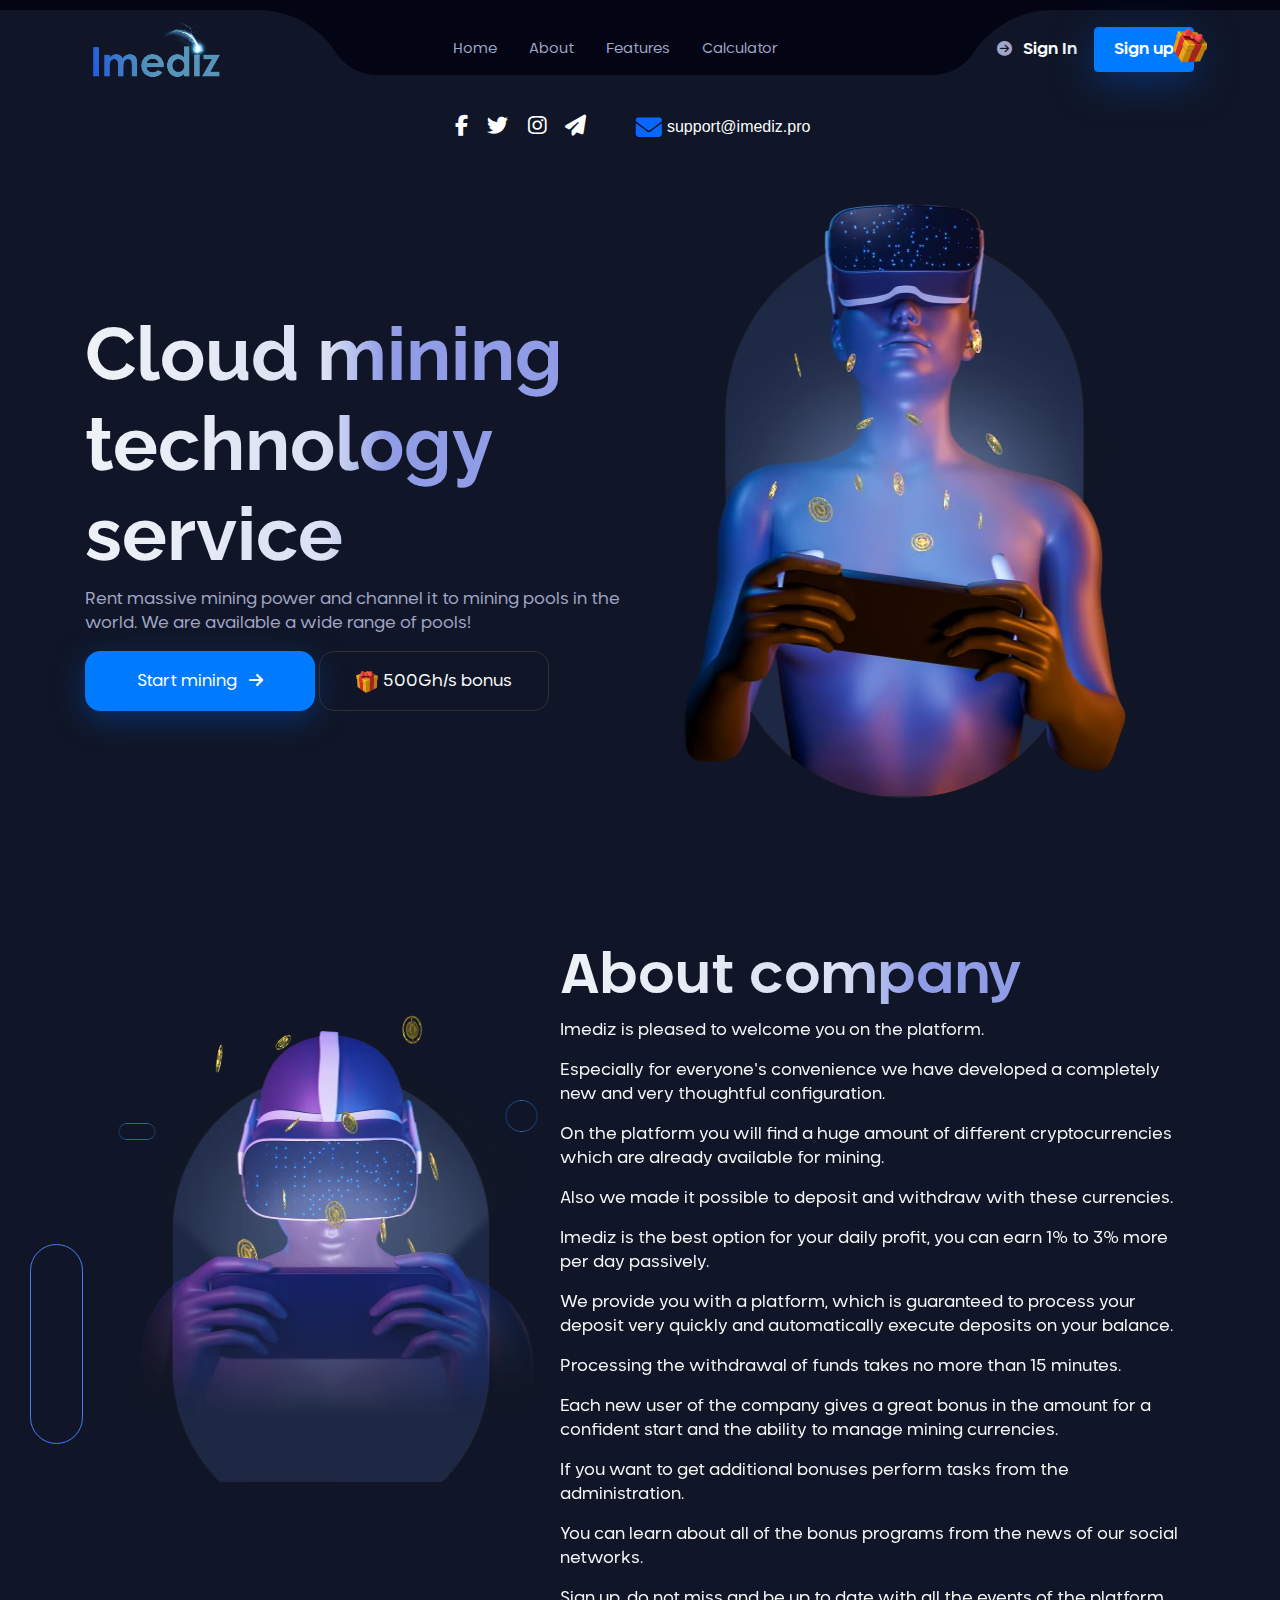
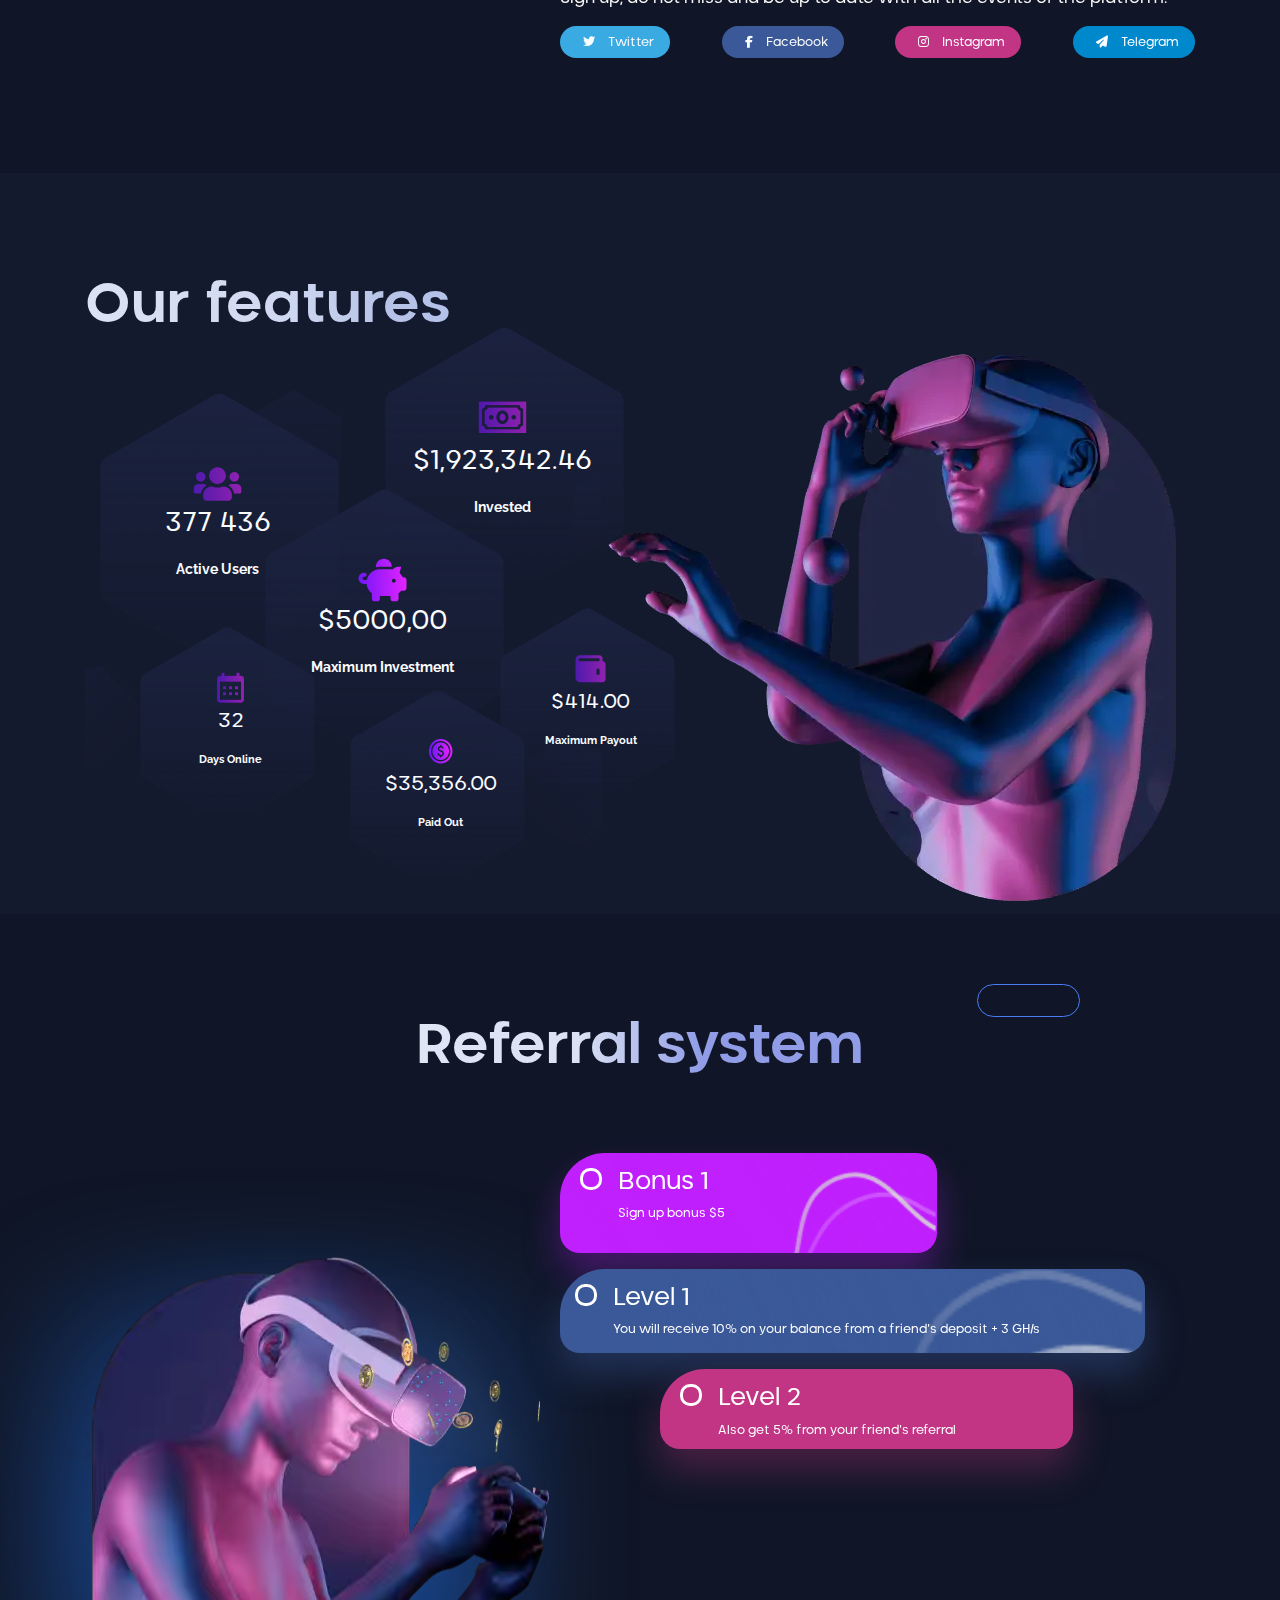
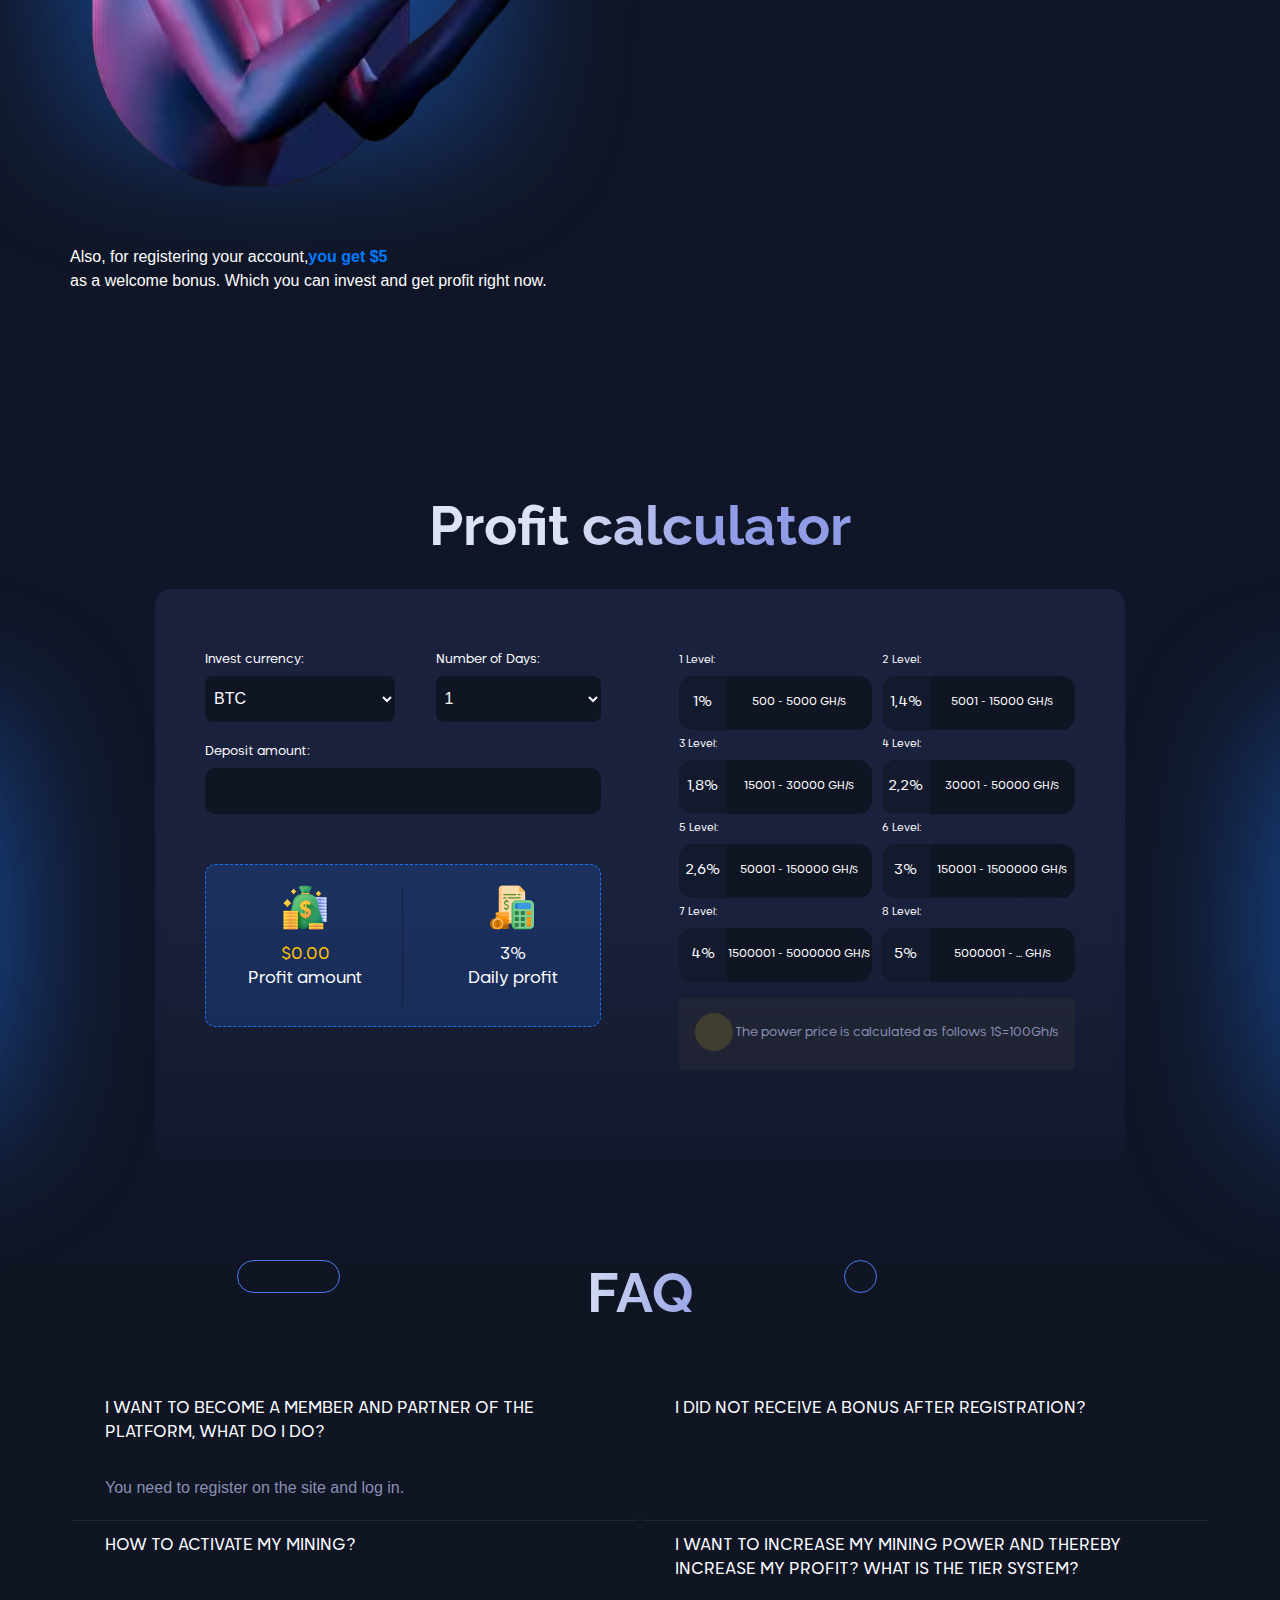
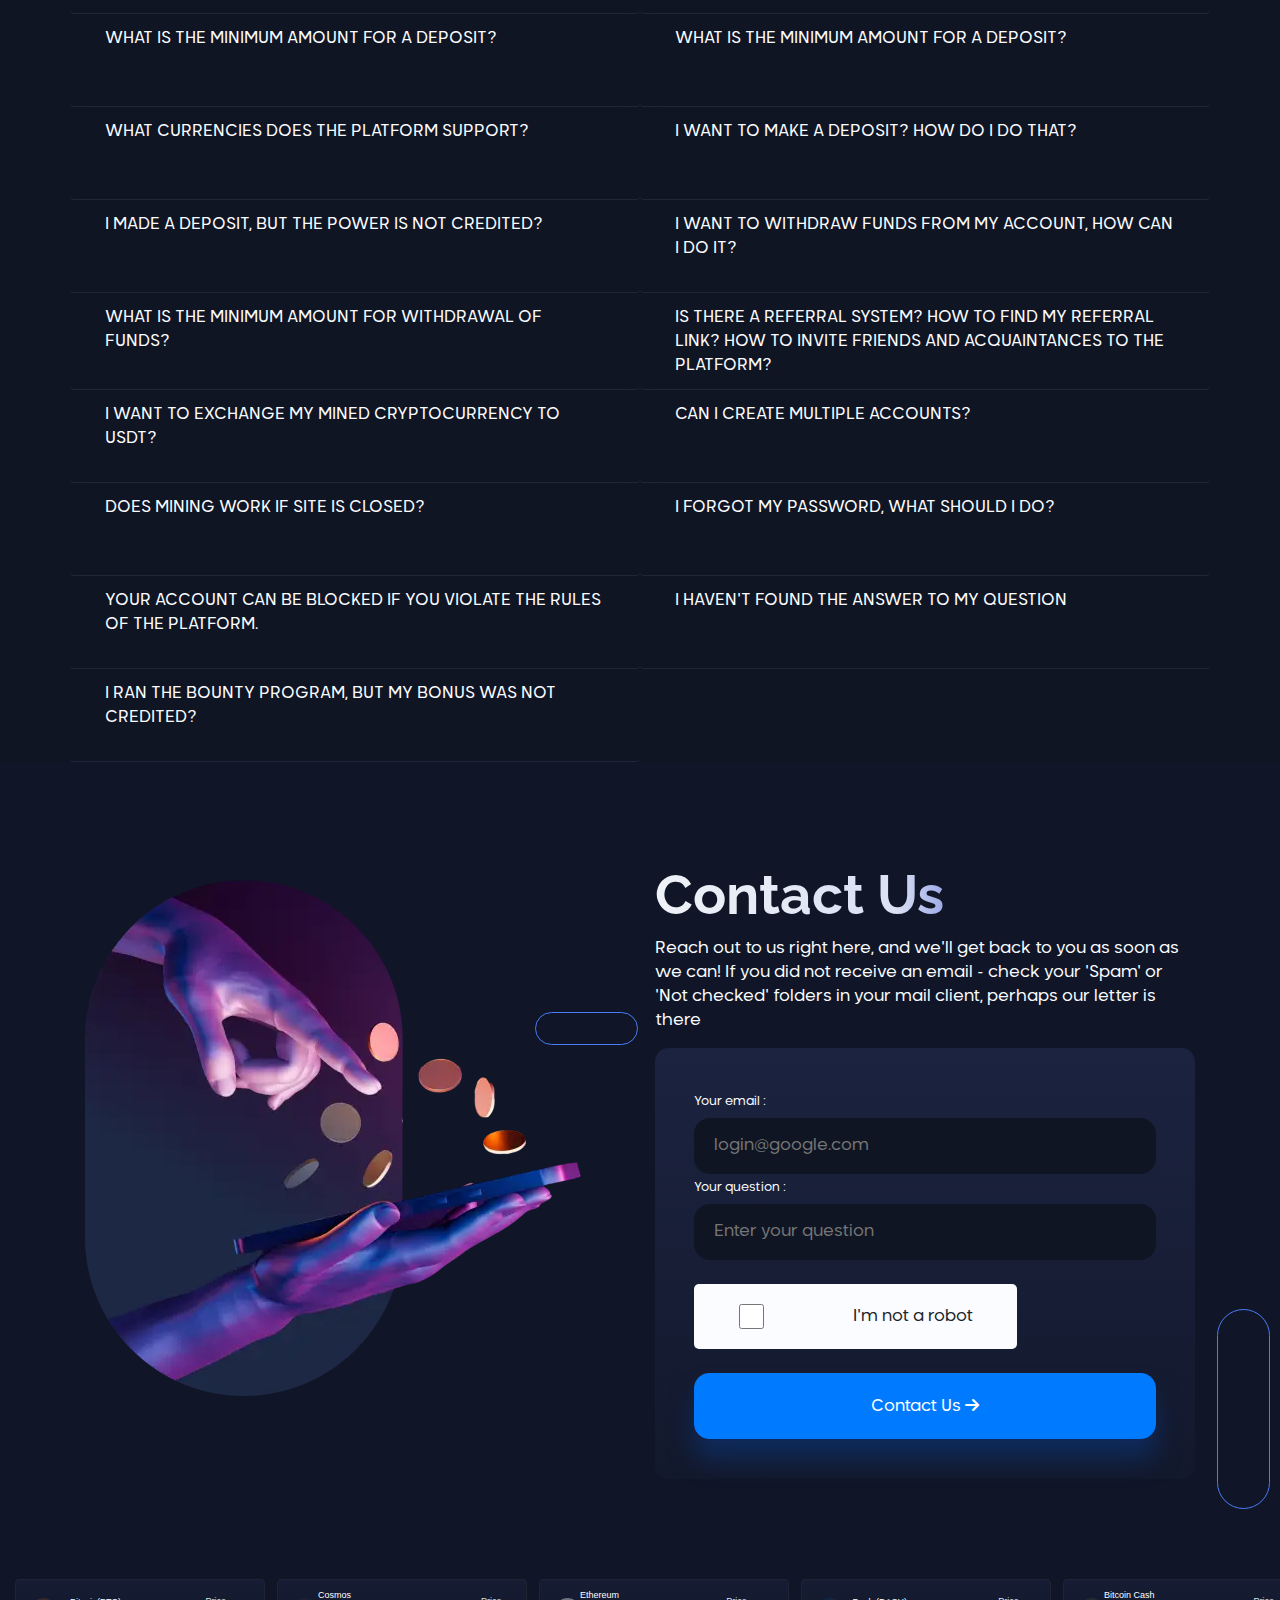
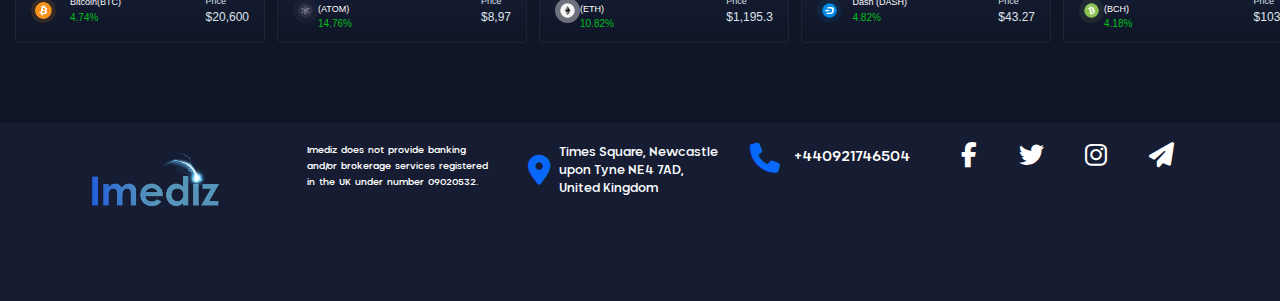
==== index.html @ 7b4a7c29 "first commit" ====
<!DOCTYPE html>
<html lang="en">
<head>
    <meta charset="UTF-8">
    <meta http-equiv="X-UA-Compatible" content="IE=edge">
    <meta name="viewport" content="width=device-width, initial-scale=1.0">
    <title>imediz.pro</title>
    <link rel="stylesheet" href="https://cdnjs.cloudflare.com/ajax/libs/font-awesome/6.1.1/css/all.min.css">
    <link rel="stylesheet" href="../Bootstrap/bootstrap.css">
    <link rel="stylesheet" href="./css/style.css">
    <link rel="stylesheet" href="https://cdn.jsdelivr.net/npm/bootstrap@4.6.1/dist/css/bootstrap.min.css">
    <script src="https://cdn.jsdelivr.net/npm/jquery@3.6.0/dist/jquery.slim.min.js"></script>
    <script src="https://cdn.jsdelivr.net/npm/popper.js@1.16.1/dist/umd/popper.min.js"></script>
    <script src="https://cdn.jsdelivr.net/npm/bootstrap@4.6.1/dist/js/bootstrap.bundle.min.js"></script>
    <link rel="stylesheet" href="https://cdn.jsdelivr.net/npm/bootstrap@4.6.1/dist/css/bootstrap.min.css">


</head>
<body>
    <header class="container-fluid">
      <div class="header-img"></div>
        <nav class=" container navbar navbar-expand-lg navbar-dark justify-content-between">
            <a class="navbar-brand" href="#"><img class="header-logo" src="./image/imediz_logo.png" alt="imediz_logo"></a>
            <div class="navigation">
                <ul class="nav">
                    <li class="nav-item"><a class="nav-link" href="#">Home</a></li>
                    <li class="nav-item"><a class="nav-link" href="#about-section">About</a></li>
                    <li class="nav-item"><a class="nav-link" href="#features-section">Features</a></li>
                    <li class="nav-item"><a class="nav-link" href="#calculator-section">Calculator</a></li>
                </ul>
            </div>
            <div class="buttons">
                <button class="navbar-toggler" data-toggle="collapse" data-target="#collapsibleNavbar">
                  <span class="fa-solid fa-bars-staggered"></span>
                </button>
                <button class="btn btn-signIn"><i class="fa-solid fa-circle-arrow-right"></i> Sign In</button>
                <button class="btn btn-primary btn-signUp">Sign up</button>
            </div>
            <!-- <div class="collapse navbar-collapse" id="collapsibleNavbar">
              <a class="navbar-brand" href="#"><img class="header-logo" src="./image/imediz_logo.png" alt="imediz_logo"></a>
              <ul class="mobile-nav">
                <li class="nav-item"><a class="nav-link" href="#">Home</a></li>
                <li class="nav-item"><a class="nav-link" href="#about-section">About</a></li>
                <li class="nav-item"><a class="nav-link" href="#features-section">Features</a></li>
                <li class="nav-item"><a class="nav-link" href="#calculator-section">Calculator</a></li>
             </ul>
            </div> -->
        </nav>
        <div class="row social-media d-flex justify-content-center align-item-center w-100">
                <div class="socials  pt-3">
                    <a class="text-white" href="#"><i class="fa-brands fa-facebook-f"></i></a>
                    <a class="text-white" href="#"><i class="fa-brands fa-twitter"></i></a>
                    <a class="text-white" href="#"><i class="fa-brands fa-instagram"></i></a>
                    <a class="text-white" href="#"><i class="fa-solid fa-paper-plane"></i></a>                  
                </div>
                <div class="email pt-3 pb-3">
                    <a href="#"><i class="fa-solid fa-envelope"></i>support@imediz.pro</a>
                </div>
        </div>
    </header>
    <section class="section-head">
        <div class="container">
          <div class="row align-items-center d-flex flex-row-reverse justify-content-between">
            <div class="video col-lg">
                <video muted autoplay loop src="./video/imediz-video.webm"></video>
            </div>
            <div class="col-lg">
                <h1>Cloud mining technology service</h1>
                <p>Rent massive mining power and channel it to mining pools in the world. We are available a wide range of pools!</p>
                <div class="section-head-btn">
                  <a href="#"><button class="btn btn-primary">Start mining <i class="fa-solid fa-arrow-right ml-2"></i></button></a>
                  <a href="#"><button class="btn btn-outline-primary"><img src="./image/head_present.png" alt=""> 500Gh/s bonus</button></a>
                </div>
            </div>
        </div>
        </div>
    </section>
    <section id="about-section" class="section-about container-fluid">
        <div class="container">
            <div class="row">
                <div class="col-lg-5 about-video">
                    <video autoplay loop muted src="./video/about-company.webm"></video>
                </div>
                <div class="col-lg-7">
                    <h2>About company</h2>
                    <p>Imediz is pleased to welcome you on the platform.</p>
                    <p>Especially for everyone's convenience we have developed a completely new and very thoughtful configuration.</p>
                    <p>On the platform you will find a huge amount of different cryptocurrencies which are already available for mining.</p>
                    <p>Also we made it possible to deposit and withdraw with these currencies.</p>
                    <p>Imediz is the best option for your daily profit, you can earn 1% to 3% more per day passively.</p>
                    <p>We provide you with a platform, which is guaranteed to process your deposit very quickly and automatically execute deposits on your balance.</p>
                    <p>Processing the withdrawal of funds takes no more than 15 minutes.</p>
                    <p>Each new user of the company gives a great bonus in the amount for a confident start and the ability to manage mining currencies.</p>
                    <p>If you want to get additional bonuses perform tasks from the administration.</p>
                    <p>You can learn about all of the bonus programs from the news of our social networks.</p>
                    <p>Sign up, do not miss and be up to date with all the events of the platform.</p>
                    <div class="social-media-links d-flex justify-content-between flex-wrap">
                        <a href="#" class="btn rounded-pill btn-twitter"><i class="fa-brands fa-twitter"></i> Twitter</a>
                        <a href="#" class="btn rounded-pill btn-facebook"><i class="fa-brands fa-facebook-f"></i> Facebook</a>
                        <a href="#" class="btn rounded-pill btn-instagram"><i class="fa-brands fa-instagram"></i> Instagram</a>
                        <a href="#" class="btn rounded-pill btn-telegram"><i class="fa-solid fa-paper-plane"></i> Telegram</a>
                    </div>
                </div>
            </div>
        </div>
    </section>
    <section id="features-section" class="section-features">
        <div class="container">
            <h2>Our features</h2>
            <div class="d-flex justify-content-between features-flex">
                <div class="features-wrap container  d-flex">
                        <div class="features-item d-flex flex-column align-self-start">
                            <div class="features-icon">
                                <img src="./image/features_icon_1.svg" alt="">
                            </div>
                            <p class="features-count">$1,923,342.46</p>
                            <p class="features-text">Invested</p>
                        </div>
                        <div class="features-item d-flex flex-column align-self-center">
                            <div class="features-icon">
                                <img src="./image/features_icon_2.svg" alt="">
                            </div>
                            <p class="features-count">377 436</p>
                            <p class="features-text">Active Users</p>
                        </div>
                        <div class="features-item d-flex flex-column align-self-end ">
                            <div class="features-icon">
                                <img src="./image/features_icon_3.svg" alt="">
                            </div>
                            <p class="features-count">$5000,00</p>
                            <p class="features-text">Maximum Investment</p>
                        </div>
                        <div class="features-item d-flex flex-column align-self-start">
                            <div class="features-icon">
                                <img src="./image/features_icon_4.svg" alt="">
                            </div>
                            <p class="features-count-b">32</p>
                            <p class="features-text-b">Days Online</p>
                        </div>
                        <div class="features-item d-flex flex-column align-self-center">
                            <div class="features-icon">
                                <img src="./image/features_icon_5.png" alt="">
                            </div>
                            <p class="features-count-b">$35,356.00</p>
                            <p class="features-text-b">Paid Out</p>
                        </div>
                        <div class="features-item d-flex flex-column  align-items-center align-self-end">
                            <div class="features-icon">
                                <img src="./image/features_icon_6.svg" alt="">
                            </div>
                            <p class="features-count-b">$414.00</p>
                            <p class="features-text-b">Maximum Payout</p>
                        </div>      
                </div>
                <div class="features-image">
                    <img src="./image/features_img.webp" alt="">
                </div>
            </div>
        </div>
    </section>
    <section class="section-referral">
        <div class="container">
            <h2 class="align-center">Referral system</h2>
            <div class="row">
                <div class="video-text col-lg-5 col-sm-12 ">
                    <video muted autoplay loop src="./video/referral.webm"></video>
                    <img src="./image/referal_img.webp" alt="">
                </div>
                <div class="col-lg-7">
                    <div class="referral-box d-flex form-group">
                        <img src="./image/check.svg" alt="">
                        <div class="px-3 referral-content">
                            <h3 class="text-white">Bonus 1</h3>
                            <p class="text-white">Sign up bonus $5</p>
                        </div>
                    </div>
                    <div class="referral-box d-flex form-group">
                        <img src="./image/check.svg" alt="">
                        <div class="px-3 referral-content">
                            <h3 class="text-white">Level 1</h3>
                            <p class="text-white">You will receive 10% on your balance from a friend's deposit + 3 GH/s</p>
                        </div>
                    </div>
                    <div class="referral-box d-flex">
                        <img src="./image/check.svg" alt="">
                        <div class="px-3 referral-content">
                            <h3 class="text-white">Level 2</h3>
                            <p class="text-white">Also get 5% from your friend's referral</p>
                        </div>
                    </div>
                </div>
            </div>
            <div class="row w-50 text-white">
                Also, for registering your account,<strong class="text-primary"> you get $5</strong> as a welcome bonus. Which you can invest and get profit right now.
            </div>
        </div>
    </section>
    <section class="section-profitCalculator" id="calculator-section">
        <h2>Profit calculator</h2>
        <div class="container d-flex justify-content-between">
            <div class=" currency-amount">
                <div class="currency-days d-flex form-group justify-content-between">
                    <div class="custom-select-currency">
                        <label class="text-white" for="investCurrency">Invest currency:</label>
                        <select name="invest" id="">
                            <option value="btc"><img height="50px" width="50px" src="./image/bitcoin_currency.png" alt="btc">BTC</option>
                            <option value="btc"><img src="./image/bitcoin_currency.png" alt="btc">TRC-20</option>
                            <option value="btc"><img src="./image/bitcoin_currency.png" alt="btc">BTC</option>
                            <option value="btc"><img src="./image/bitcoin_currency.png" alt="btc">ETH</option>
                            <option value="btc"><img src="./image/bitcoin_currency.png" alt="btc">BNB</option>
                            <option value="btc"><img src="./image/bitcoin_currency.png" alt="btc">XRP</option>
                            <option value="btc"><img src="./image/bitcoin_currency.png" alt="btc">XQL</option>
                            <option value="btc"><img src="./image/bitcoin_currency.png" alt="btc">ADA</option>
                            <option value="btc"><img src="./image/bitcoin_currency.png" alt="btc">LUNA</option>
                            <option value="btc"><img src="./image/bitcoin_currency.png" alt="btc">DOGE</option>
                            <option value="btc"><img src="./image/bitcoin_currency.png" alt="btc">DOT</option>
                            <option value="btc"><img src="./image/bitcoin_currency.png" alt="btc">SHIB</option>
                            <option value="btc"><img src="./image/bitcoin_currency.png" alt="btc">MATIC</option>
                            <option value="btc"><img src="./image/bitcoin_currency.png" alt="btc">CRO</option>
                            <option value="btc"><img src="./image/bitcoin_currency.png" alt="btc">DAI</option>
                            <option value="btc"><img src="./image/bitcoin_currency.png" alt="btc">LTC</option>
                            <option value="btc"><img src="./image/bitcoin_currency.png" alt="btc">TRX</option>
                            <option value="btc"><img src="./image/bitcoin_currency.png" alt="btc">ATOM</option>
                            <option value="btc"><img src="./image/bitcoin_currency.png" alt="btc">UNI</option>
                            <option value="btc"><img src="./image/bitcoin_currency.png" alt="btc">BCH</option>
                            <option value="btc"><img src="./image/bitcoin_currency.png" alt="btc">LINK</option>
                            <option value="btc"><img src="./image/bitcoin_currency.png" alt="btc">ETC</option>
                            <option value="btc"><img src="./image/bitcoin_currency.png" alt="btc">XLM</option>
                            <option value="btc"><img src="./image/bitcoin_currency.png" alt="btc">XMR</option>
                            <option value="btc"><img src="./image/bitcoin_currency.png" alt="btc">VET</option>
                            <option value="btc"><img src="./image/bitcoin_currency.png" alt="btc">MANA</option>
                            <option value="btc"><img src="./image/bitcoin_currency.png" alt="btc">NEO</option>
                            <option value="btc"><img src="./image/bitcoin_currency.png" alt="btc">DASH</option>
                            <option value="btc"><img src="./image/bitcoin_currency.png" alt="btc">XEM</option>
                            <option value="btc"><img src="./image/bitcoin_currency.png" alt="btc">ERC-20</option>
                            <option value="btc"><img src="./image/bitcoin_currency.png" alt="btc">BEP-20</option>
                        </select>
                    </div>
                    <div class="numberDays">
                        <label class="text-white" for="numberOfDays">Number of Days:</label>
                        <select name="days" id="">
                            <option value="0">1</option>
                            <option value="1">30</option>
                            <option value="2">60</option>
                            <option value="3">100</option>
                            <option value="4">180</option>
                            <option value="5">365</option>
                        </select>
                    </div>
                </div>
                <div class="deposit-amount">
                    <label class="text-white" for="deposit">Deposit amount:</label>
                    <input type="number">
                </div>
                <div class="profit d-flex justify-content-around align-items-center">
                    <div class="profit-amount text-center d-flex flex-column">
                        <div class="profit-amount-image">
                            <img src="./image/profit_icon_1.svg" height="45px" width="45px" alt="">
                        </div>
                        <div class="profit-amount-text">
                            <p class="text-warning">$0.00
                                <br>
                                <span class="text-white">Profit amount</span>
                            </p>
                        </div>
                    </div>
                    <div class="profit-amount text-center d-flex flex-column">
                        <div class="profit-amount-image">
                            <img src="./image/profit_icon_2.svg" height="45px" width="45px" alt="">
                        </div>
                        <div class="profit-amount-text">
                            <p class="text-white">3%
                                <br>
                                <span class="text-white">Daily profit</span>
                            </p>
                        </div>
                    </div>
                </div>
            </div>
            <div class="level d-flex justify-content-between flex-wrap">
                <div class="text-white">
                    <label for="level-1">1 Level:</label>
                    <div class="percent-rate align-items-center  d-flex">
                        <p class="percent">1%</p>
                        <p class="rate">500 - 5000 GH/s</p>
                    </div>
                </div>
                <div class="text-white">
                    <label for="level-1">2 Level:</label>
                    <div class="percent-rate align-items-center  d-flex">
                        <p class="percent">1,4%</p>
                        <p class="rate">5001 - 15000 GH/s</p>
                    </div>
                </div>
                <div class="text-white">
                    <label for="level-1">3 Level:</label>
                    <div class="percent-rate align-items-center  d-flex">
                        <p class="percent">1,8%</p>
                        <p class="rate">15001 - 30000 GH/s</p>
                    </div>
                </div>
                <div class="text-white">
                    <label for="level-1">4 Level:</label>
                    <div class="percent-rate align-items-center  d-flex">
                        <p class="percent">2,2%</p>
                        <p class="rate">30001 - 50000 GH/s</p>
                    </div>
                </div>
                <div class="text-white">
                    <label for="level-1">5 Level:</label>
                    <div class="percent-rate align-items-center  d-flex">
                        <p class="percent">2,6%</p>
                        <p class="rate">50001 - 150000 GH/s</p>
                    </div>
                </div>
                <div class="text-white">
                    <label for="level-1">6 Level:</label>
                    <div class="percent-rate align-items-center  d-flex">
                        <p class="percent">3%</p>
                        <p class="rate">150001 - 1500000 GH/s</p>
                    </div>
                </div>
                <div class="text-white">
                    <label for="level-1">7 Level:</label>
                    <div class="percent-rate align-items-center  d-flex">
                        <p class="percent">4%</p>
                        <p class="rate">1500001 - 5000000 GH/s</p>
                    </div>
                </div>
                <div class="text-white">
                    <label for="level-1">8 Level:</label>
                    <div class="percent-rate align-items-center  d-flex">
                        <p class="percent">5%</p>
                        <p class="rate">5000001 - ... GH/s</p>
                    </div>
                </div>
                <div class="price-alert d-flex mt-3">
                    <div class="circle"></div>
                    <p>The power price is calculated as follows 1$=100Gh/s</p>
                </div>
            </div>
        </div>
    </section>
    <section class="section-faq">
        <h2 class="text-center">FAQ</h2>
        <div class="container">
            <div id="accordion" class="row">
              <div class="card col-md-6">
                <div class="card-header">
                  <a class="card-link" data-toggle="collapse" href="#collapseOne">
                    I WANT TO BECOME A MEMBER AND PARTNER OF THE PLATFORM, WHAT DO I DO?
                  </a>
                </div>
                <div id="collapseOne" class="collapse show" data-parent="#accordion">
                  <div class="card-body">
                    You need to register on the site and log in.
                  </div>
                </div>
              </div>
              <div class="card col-md-6">
                <div class="card-header">
                  <a class="collapsed card-link" data-toggle="collapse" href="#collapseTwo">
                    I DID NOT RECEIVE A BONUS AFTER REGISTRATION?
                </a>
                </div>
                <div id="collapseTwo" class="collapse" data-parent="#accordion">
                  <div class="card-body">
                    Your bonus was automatically credited to your balance of 500Gh/s, to find it go to the Dashboard page.
                  </div>
                </div>
              </div>
              <div class="card col-md-6">
                <div class="card-header">
                  <a class="collapsed card-link" data-toggle="collapse" href="#collapseThree">
                    HOW TO ACTIVATE MY MINING?
                  </a>
                </div>
                <div id="collapseThree" class="collapse" data-parent="#accordion">
                  <div class="card-body">
                    Go to the Dashboard page, select the currency and set the desired percentage of power for one or more currencies.
                  </div>
                </div>
              </div>
              <div class="card col-md-6">
                <div class="card-header">
                  <a class="collapsed card-link" data-toggle="collapse" href="#collapseFour">
                    I WANT TO INCREASE MY MINING POWER AND THEREBY INCREASE MY PROFIT? WHAT IS THE TIER SYSTEM?
                  </a>
                </div>
                <div id="collapseFour" class="collapse" data-parent="#accordion">
                  <div class="card-body">
                      <p>In order to increase your daily profit you need to make a deposit.
                        The tier system is as follows:</p>
                        <p>1 Level: 1% 500 - 5,000 GH/s</p>
                        <p>2 Level: 1.4% 5,001 - 15,000 GH/s</p>
                        <p>3 Level: 1.8% 15,001 - 30,000 GH/s</p>
                        <p>4 Level: 2.2% 30,0001 - 50,000 GH/s</p>
                        <p>5 Level: 2.6% 50,001 - 150,000 GH/s</p>
                        <p>6 Level: 3% 150001 - GH/s</p>
                  </div>
                </div>
              </div>
              <div class="card col-md-6">
                <div class="card-header">
                  <a class="collapsed card-link" data-toggle="collapse" href="#collapseFive">
                    WHAT IS THE MINIMUM AMOUNT FOR A DEPOSIT?
                  </a>
                </div>
                <div id="collapseFive" class="collapse" data-parent="#accordion">
                  <div class="card-body">
                    There is no minimum amount for a deposit, you can make a deposit of any amount.
                  </div>
                </div>
              </div>
              <div class="card col-md-6">
                <div class="card-header">
                  <a class="collapsed card-link" data-toggle="collapse" href="#collapseSix">
                    WHAT IS THE MINIMUM AMOUNT FOR A DEPOSIT?
                  </a>
                </div>
                <div id="collapseSix" class="collapse" data-parent="#accordion">
                  <div class="card-body">
                    There is no minimum amount for a deposit, you can make a deposit of any amount.
                  </div>
                </div>
              </div>
              <div class="card col-md-6">
                <div class="card-header">
                  <a class="collapsed card-link" data-toggle="collapse" href="#collapseSeven">
                    WHAT CURRENCIES DOES THE PLATFORM SUPPORT?
                  </a>
                </div>
                <div id="collapseSeven" class="collapse" data-parent="#accordion">
                  <div class="card-body">
                    USDT(TRC-20), USDT(ERC-20), USDT(BEP-20), Bitcoin(BTC), Ethereum(ETH), Binance Coin(BNB), Ripple(XRP), Solana(SOL), Cardano(ADA), Dogecoin(DOGE), Polkadot(DOT), Shiba(SHIB), Dai(DAI), Litecoin(LTC), Tron(TRX), Bitcoin Cash(BCH), Chainlink(LINK), Ethereum Classic(ETC), Monero(XMR), Dash(DASH), NEM(XEM).
                  </div>
                </div>
              </div>
              <div class="card col-md-6">
                <div class="card-header">
                  <a class="collapsed card-link" data-toggle="collapse" href="#collapseEight">
                    I WANT TO MAKE A DEPOSIT? HOW DO I DO THAT?
                  </a>
                </div>
                <div id="collapseEight" class="collapse" data-parent="#accordion">
                  <div class="card-body">
                    Log in to your account, go to the Deposit page. Select currencies and click on it. The system will give you the address of the wallet to which you need to make a deposit.
                  </div>
                </div>
              </div>
              <div class="card col-md-6">
                <div class="card-header">
                  <a class="collapsed card-link" data-toggle="collapse" href="#collapseNine">
                    I MADE A DEPOSIT, BUT THE POWER IS NOT CREDITED?
                  </a>
                </div>
                <div id="collapseNine" class="collapse" data-parent="#accordion">
                  <div class="card-body">
                    Please wait a little bit, in some cases there may be delays in the network. As soon as the deposit will be credited, the power will be credited to you automatically.
                  </div>
                </div>
              </div>
              <div class="card col-md-6">
                <div class="card-header">
                  <a class="collapsed card-link" data-toggle="collapse" href="#collapseTen">
                    I WANT TO WITHDRAW FUNDS FROM MY ACCOUNT, HOW CAN I DO IT?
                  </a>
                </div>
                <div id="collapseTen" class="collapse" data-parent="#accordion">
                  <div class="card-body">
                    Go to the Withdraw page, select the currency you wish to withdraw and click on it. Then enter the amount and your wallet address in the form the platform will give you. In some cases it may take up to 48 hours due to network delays.
                  </div>
                </div>
              </div>
              <div class="card col-md-6">
                <div class="card-header">
                  <a class="collapsed card-link" data-toggle="collapse" href="#collapseEleven">
                    WHAT IS THE MINIMUM AMOUNT FOR WITHDRAWAL OF FUNDS?
                  </a>
                </div>
                <div id="collapseEleven" class="collapse" data-parent="#accordion">
                  <div class="card-body">
                      <p>BTC: 0.005, ETH: 0.1</p>
                      <p>Amount in dollars not less than 10$:
                        USDT ERC-20, USDT BEP-20, USDT TRC-20, LTC, DOGE, DASH, BCH, XEM, XRP, TRX, BNB, SOL, ADA, DOT, SHIB, DAI, LINK, ETC, XMR.</p>
                      <p>Amount in dollars not less than 50$:
                        ATOM, XLM, LUNA, MATIC, CRO, UNI, VET, MANA, NEO</p>
                  </div>
                </div>
              </div>
              <div class="card col-md-6">
                <div class="card-header">
                  <a class="collapsed card-link" data-toggle="collapse" href="#collapseTwelve">
                    IS THERE A REFERRAL SYSTEM? HOW TO FIND MY REFERRAL LINK? HOW TO INVITE FRIENDS AND ACQUAINTANCES TO THE PLATFORM?
                  </a>
                </div>
                <div id="collapseTwelve" class="collapse" data-parent="#accordion">
                  <div class="card-body">
                    The platform was developed with 3 levels of referral system. 1 level you get +3Gh/s for one invitee and 10% of his deposit amount in Gh/s.Level 2 - 5% of the amount of his deposit, Level 3 - 1% of the amount of his deposit. referral link can be found on the Referral program page. Copy your referral link and send it to your friend, after his registration you will receive a guaranteed bonus.
                  </div>
                </div>
              </div>
              <div class="card col-md-6">
                <div class="card-header">
                  <a class="collapsed card-link" data-toggle="collapse" href="#collapseThirteen">
                    I WANT TO EXCHANGE MY MINED CRYPTOCURRENCY TO USDT?
                  </a>
                </div>
                <div id="collapseThirteen" class="collapse" data-parent="#accordion">
                  <div class="card-body">
                    Go to Withdraw page, choose cryptocurrency in exchange field and also choose network for USDT.
                    It is impossible to exchange USDT back to cryptocurrency.
                  </div>
                </div>
              </div>
              <div class="card col-md-6">
                <div class="card-header">
                  <a class="collapsed card-link" data-toggle="collapse" href="#collapseFourteen">
                    CAN I CREATE MULTIPLE ACCOUNTS?
                  </a>
                </div>
                <div id="collapseFourteen" class="collapse" data-parent="#accordion">
                  <div class="card-body">
                    User is allowed to have only one account. If you violate this rule, the administration has the right to block the user without explanation.
                  </div>
                </div>
              </div>
              <div class="card col-md-6">
                <div class="card-header">
                  <a class="collapsed card-link" data-toggle="collapse" href="#collapseFifteen">
                    DOES MINING WORK IF SITE IS CLOSED?
                  </a>
                </div>
                <div id="collapseFifteen" class="collapse" data-parent="#accordion">
                  <div class="card-body">
                    Yes, mining is stable even if you are offline.
                  </div>
                </div>
              </div>
              <div class="card col-md-6">
                <div class="card-header">
                  <a class="collapsed card-link" data-toggle="collapse" href="#collapseSixteen">
                    I FORGOT MY PASSWORD, WHAT SHOULD I DO?
                  </a>
                </div>
                <div id="collapseSixteen" class="collapse" data-parent="#accordion">
                  <div class="card-body">
                    Use the password recovery form on the site or contact technical support.
                    If the password does not come, check your spam folder.
                  </div>
                </div>
              </div>
              <div class="card col-md-6">
                <div class="card-header">
                  <a class="collapsed card-link" data-toggle="collapse" href="#collapseSeventeen">
                    YOUR ACCOUNT CAN BE BLOCKED IF YOU VIOLATE THE RULES OF THE PLATFORM.
                  </a>
                </div>
                <div id="collapseSeventeen" class="collapse" data-parent="#accordion">
                  <div class="card-body">
                    We are responsible for protecting the privacy of our users and the security of our website. Any attempts to collect personal information from users, breaking into the site code, unfair use of affiliate program, gaining access to user accounts by hacking, using third-party services to artificially increase the number of partners, as well as any insults to the administration of the site or its users may cause suspension of the user account.
                  </div>
                </div>
              </div>
              <div class="card col-md-6">
                <div class="card-header">
                  <a class="collapsed card-link" data-toggle="collapse" href="#collapseEighteen">
                    I HAVEN'T FOUND THE ANSWER TO MY QUESTION
                  </a>
                </div>
                <div id="collapseEighteen" class="collapse" data-parent="#accordion">
                  <div class="card-body">
                    In this case, you need to contact the support team in Telegram or by mail.
                    You do not need to write about your problem in social networks.
                  </div>
                </div>
              </div>
              <div class="card col-md-6">
                <div class="card-header">
                  <a class="collapsed card-link" data-toggle="collapse" href="#collapseNineteen">
                    I RAN THE BOUNTY PROGRAM, BUT MY BONUS WAS NOT CREDITED?
                  </a>
                </div>
                <div id="collapseNineteen" class="collapse" data-parent="#accordion">
                  <div class="card-body">
                    You need to contact the administration in Telegram or by mail.
                  </div>
                </div>
              </div>
            </div>
          </div>
    </section>
    <section class="section-contact">
      <div class="container">
        <div class="row">
          <div class="col-lg img-div">
            <img src="./image/contact_img.webp" alt="contact-img">
          </div>
          <div class="col-lg contact-form-one">
            <h2>Contact Us</h2>
            <p class="contact-p">Reach out to us right here, and we'll get back to you as soon as we can! If you did not receive an email - check your 'Spam' or 'Not checked' folders in your mail client, perhaps our letter is there</p>
            <form action="" class="contact-form" method="post">
              <div class="contact-email">
                <label for="email">Your email :</label>
                <input type="email" placeholder="login@google.com" name="email">
              </div>
              <div class="contact-text mb-4">
                <label for="questions">Your question :</label>
                <input type="text" placeholder="Enter your question" name="question">
              </div>
              <div class="recaptcha d-flex align-items-center mb-4">
                <input type="checkbox" class="checkbox" name="checkbox" id="">
                <p>I'm not a robot</p>
              </div>
              <button class="btn btn-primary">Contact Us <i class="fa-solid fa-arrow-right"></i></button>
            </form>              
          </div>
        </div>
      </div>
    </section>
    <section class="section-sliding">
      <div class="container-fluid d-flex align-items-center justify-content-around">
        <div class="box d-flex justify-content-between">
          <div class="img-name d-flex justify-content-between align-items-center">
            <img src="./image/bitcoin_currency.png" height="25px" alt="btc">
            <p class="text-white">Bitcoin(BTC)
              <br>
              <span class="currency-rate">4.74%</span>
            </p>
          </div>
          <div class="price">
            <p class="price-text">Price</p>
            <p class="price-figure">$20,600</p>
          </div>
        </div>
        <div class="box d-flex justify-content-between">
          <div class="img-name d-flex justify-content-between align-items-center">
            <img src="./image/cosmos atom.png" height="25px" alt="btc">
            <p class="text-white">Cosmos (ATOM)
              <br>
              <span class="currency-rate">14.76%</span>
            </p>
          </div>
          <div class="price">
            <p class="price-text">Price</p>
            <p class="price-figure">$8,97</p>
          </div>
        </div>
        <div class="box d-flex justify-content-between">
          <div class="img-name d-flex justify-content-between align-items-center">
            <img src="./image/ethereum.png" height="25px" alt="btc">
            <p class="text-white">Ethereum (ETH)
              <br>
              <span class="currency-rate">10.82%</span>
            </p>
          </div>
          <div class="price">
            <p class="price-text">Price</p>
            <p class="price-figure">$1,195.3</p>
          </div>
        </div>
        <div class="box d-flex justify-content-between">
          <div class="img-name d-flex justify-content-between align-items-center">
            <img src="./image/DASH.png" height="25px" alt="btc">
            <p class="text-white">Dash (DASH)
              <br>
              <span class="currency-rate">4.82%</span>
            </p>
          </div>
          <div class="price">
            <p class="price-text">Price</p>
            <p class="price-figure">$43.27</p>
          </div>
        </div>
        <div class="box d-flex justify-content-between">
          <div class="img-name d-flex justify-content-between align-items-center">
            <img src="./image/bitcoin cash.png" height="25px" alt="btc">
            <p class="text-white">Bitcoin Cash (BCH)
              <br>
              <span class="currency-rate">4.18%</span>
            </p>
          </div>
          <div class="price">
            <p class="price-text">Price</p>
            <p class="price-figure">$103.35</p>
          </div>
        </div>
        <div class="box d-flex justify-content-between">
          <div class="img-name d-flex justify-content-between align-items-center">
            <img src="./image/xrp_bep.png" height="25px" alt="btc">
            <p class="text-white">Ripple (XRP)
              <br>
              <span class="currency-rate">3.69%</span>
            </p>
          </div>
          <div class="price">
            <p class="price-text">Price</p>
            <p class="price-figure">$0.33</p>
          </div>
        </div>
        <div class="box d-flex justify-content-between">
          <div class="img-name d-flex justify-content-between align-items-center">
            <img src="./image/bitcoin_currency.png" height="25px" alt="btc">
            <p class="text-white">Tron (TRX)
              <br>
              <span class="currency-rate">2.68%</span>
            </p>
          </div>
          <div class="price">
            <p class="price-text">Price</p>
            <p class="price-figure">$0.07</p>
          </div>
        </div>
        <div class="box d-flex justify-content-between">
          <div class="img-name d-flex justify-content-between align-items-center">
            <img src="./image/bitcoin_currency.png" height="25px" alt="btc">
            <p class="text-white">Bitcoin(BTC)
              <br>
              <span class="currency-rate">4.74%</span>
            </p>
          </div>
          <div class="price">
            <p class="price-text">Price</p>
            <p class="price-figure">$20,600</p>
          </div>
        </div>
        <div class="box d-flex justify-content-between">
          <div class="img-name d-flex justify-content-between align-items-center">
            <img src="./image/itcoin_currency.png" height="25px" alt="btc">
            <p class="text-white">Stellar (XLM)
              <br>
              <span class="currency-rate">2.66%</span>
            </p>
          </div>
          <div class="price">
            <p class="price-text">Price</p>
            <p class="price-figure">$0,11</p>
          </div>
        </div>
        <div class="box d-flex justify-content-between">
          <div class="img-name d-flex justify-content-between align-items-center">
            <img src="./image/bnb.png" height="25px" alt="btc">
            <p class="text-white">Binance Coin (BNB)
              <br>
              <span class="currency-rate">6.11%</span>
            </p>
          </div>
          <div class="price">
            <p class="price-text">Price</p>
            <p class="price-figure">$238.61</p>
          </div>
        </div>
        <div class="box d-flex justify-content-between">
          <div class="img-name d-flex justify-content-between align-items-center">
            <img src="./image/solana.png" height="25px" alt="btc">
            <p class="text-white">Solana (SOL)
              <br>
              <span class="currency-rate">9.14%</span>
            </p>
          </div>
          <div class="price">
            <p class="price-text">Price</p>
            <p class="price-figure">$36.67</p>
          </div>
        </div>
        <div class="box d-flex justify-content-between">
          <div class="img-name d-flex justify-content-between align-items-center">
            <img src="./image/ada_bep.png" height="25px" alt="btc">
            <p class="text-white">Cardano (ADA)
              <br>
              <span class="currency-rate">4.39%</span>
            </p>
          </div>
          <div class="price">
            <p class="price-text">Price</p>
            <p class="price-figure">$0.44</p>
          </div>
        </div>
        <div class="box d-flex justify-content-between">
          <div class="img-name d-flex justify-content-between align-items-center">
            <img src="./image/luna.png" height="25px" alt="btc">
            <p class="text-white">Terra (LUNA)
              <br>
              <span class="currency-rate">2.45%</span>
            </p>
          </div>
          <div class="price">
            <p class="price-text">Price</p>
            <p class="price-figure">$1.76</p>
          </div>
        </div>
        <div class="box d-flex justify-content-between">
          <div class="img-name d-flex justify-content-between align-items-center">
            <img src="./image/dot_bep.png" height="25px" alt="btc">
            <p class="text-white">Polkadot (DOT)
              <br>
              <span class="currency-rate">6.97%</span>
            </p>
          </div>
          <div class="price">
            <p class="price-text">Price</p>
            <p class="price-figure">$6.74</p>
          </div>
        </div>
        <div class="box d-flex justify-content-between">
          <div class="img-name d-flex justify-content-between align-items-center">
            <img src="./image/Shiba.png" height="25px" alt="btc">
            <p class="text-white">Shiba (SHIB)
              <br>
              <span class="currency-rate">3.12%</span>
            </p>
          </div>
          <div class="price">
            <p class="price-text">Price</p>
            <p class="price-figure">$0.00</p>
          </div>
        </div>
        <div class="box d-flex justify-content-between">
          <div class="img-name d-flex justify-content-between align-items-center">
            <img src="./image/bitcoin_currency.png" height="25px" alt="btc">
            <p class="text-white">Polygon (MATIC)
              <br>
              <span class="currency-rate">20.52%</span>
            </p>
          </div>
          <div class="price">
            <p class="price-text">Price</p>
            <p class="price-figure">0.69%</p>
          </div>
        </div>
        <div class="box d-flex justify-content-between">
          <div class="img-name d-flex justify-content-between align-items-center">
            <img src="./image/bitcoin_currency.png" height="25px" alt="btc">
            <p class="text-white">Cronos (CRO)
              <br>
              <span class="currency-rate">5.03%</span>
            </p>
          </div>
          <div class="price">
            <p class="price-text">Price</p>
            <p class="price-figure">$0.12</p>
          </div>
        </div>
        <div class="box d-flex justify-content-between">
          <div class="img-name d-flex justify-content-between align-items-center">
            <img src="./image/uniswap.png" height="25px" alt="btc">
            <p class="text-white">Uniswap (UNI)
              <br>
              <span class="currency-rate">21.54%</span>
            </p>
          </div>
          <div class="price">
            <p class="price-text">Price</p>
            <p class="price-figure">$6.94</p>
          </div>
        </div>
        <div class="box d-flex justify-content-between">
          <div class="img-name d-flex justify-content-between align-items-center">
            <img src="./image/chain link.png" height="25px" alt="btc">
            <p class="text-white">Chainlink (LINK)
              <br>
              <span class="currency-rate">4.99%</span>
            </p>
          </div>
          <div class="price">
            <p class="price-text">Price</p>
            <p class="price-figure">$6.30</p>
          </div>
        </div>
        <div class="box d-flex justify-content-between">
          <div class="img-name d-flex justify-content-between align-items-center">
            <img src="./image/MANA.png" height="25px" alt="btc">
            <p class="text-white">Decentraland (MANA)
              <br>
              <span class="currency-rate">4.94%</span>
            </p>
          </div>
          <div class="price">
            <p class="price-text">Price</p>
            <p class="price-figure">$0.83</p>
          </div>
        </div>
        <div class="box d-flex justify-content-between">
          <div class="img-name d-flex justify-content-between align-items-center">
            <img src="./image/neo.png" height="25px" alt="btc">
            <p class="text-white">Neo (NEO)
              <br>
              <span class="currency-rate">6.48%</span>
            </p>
          </div>
          <div class="price">
            <p class="price-text">Price</p>
            <p class="price-figure">$4.72</p>
          </div>
        </div>
        <div class="box d-flex justify-content-between">
          <div class="img-name d-flex justify-content-between align-items-center">
            <img src="./image/neo.png" height="25px" alt="btc">
            <p class="text-white">Neo (NEO)
              <br>
              <span class="currency-rate">6.48%</span>
            </p>
          </div>
          <div class="price">
            <p class="price-text">Price</p>
            <p class="price-figure">$4.72</p>
          </div>
        </div>
        <div class="box d-flex justify-content-between">
          <div class="img-name d-flex justify-content-between align-items-center">
            <img src="./image/usdt.png" height="25px" alt="btc">
            <p class="text-white">USDT (ERC-20)
              <br>
              <span class="currency-rate">1%</span>
            </p>
          </div>
          <div class="price">
            <p class="price-text">Price</p>
            <p class="price-figure">$1.00</p>
          </div>
        </div>
        <div class="box d-flex justify-content-between">
          <div class="img-name d-flex justify-content-between align-items-center">
            <img src="./image/usdt.png" height="25px" alt="btc">
            <p class="text-white">USDT (BEP-20)
              <br>
              <span class="currency-rate">1%</span>
            </p>
          </div>
          <div class="price">
            <p class="price-text">Price</p>
            <p class="price-figure">$1.00</p>
          </div>
        </div>
        <div class="box d-flex justify-content-between">
          <div class="img-name d-flex justify-content-between align-items-center">
            <img src="./image/litecoin.png" height="25px" alt="btc">
            <p class="text-white">Litecoin (LTC)
              <br>
              <span class="currency-rate">5.8%</span>
            </p>
          </div>
          <div class="price">
            <p class="price-text">Price</p>
            <p class="price-figure">$51.16</p>
          </div>
        </div>
        <div class="box d-flex justify-content-between">
          <div class="img-name d-flex justify-content-between align-items-center">
            <img src="./image/currency_thumb_9.png" height="25px" alt="btc">
            <p class="text-white">VeChain (VET)
              <br>
              <span class="currency-rate">5.16%</span>
            </p>
          </div>
          <div class="price">
            <p class="price-text">Price</p>
            <p class="price-figure">$0.02</p>
          </div>
        </div>
      </div>
    </section>
    <footer>
      <div class="container">
        <div class="row">
          <div class="col-12 col-lg col-sm-6 col-md-4">
            <img src="./image/imediz_logo.png" width="145px" alt="imediz_logo">
          </div>
          <div class="col-9 col-lg col-md-4 instruction">
            <p class="text-white">Imediz does not provide banking and/or brokerage services registered in the UK under number 09020532.</p>
          </div>
          <div class="col-lg col-md-4 col-sm-5 mb-4 location">
            <div class="d-flex justify-content-between align-items-center">
              <i class="fa-solid fa-location-dot"></i>
              <a href="#" >Times Square, Newcastle upon Tyne NE4 7AD, United Kingdom</a>
            </div>
          </div>
          <div class="col-lg-2 col-md-3 col-sm-5 mb-4 col-6 phone-number">
            <div class="d-flex justify-content-between align-items-center">
              <i class="fa-solid fa-phone"></i>
              <a href="#" class="text-white">+440921746504</a>
            </div>
          </div>
          <div class="col-lg-3 col-7  col-md-4 col-sm-5 social-media d-flex justify-content-around align-item-center">
            <a class="text-white" href="#"><i class="fa-brands fa-facebook-f"></i></a>
            <a class="text-white" href="#"><i class="fa-brands fa-twitter"></i></a>
            <a class="text-white" href="#"><i class="fa-brands fa-instagram"></i></a>
            <a class="text-white" href="#"><i class="fa-solid fa-paper-plane"></i></a>
          </div>
        </div>

      </div>
    </footer>
</body>
</html>
---- css/style.css ----
html,body {
    margin: 0;
    padding: 0;
    overflow-x: hidden;
}
* {
    box-sizing: border-box;
    padding: 0;
    margin: 0;
    scroll-behavior: smooth;
}
@font-face {
    font-family: neometric;
    src: url(../fonts/Neometric/Neometric-Regular.woff);
}
@font-face {
    font-family: footer-neometric;
    src: url(../fonts/Neometric/Neometric\ Alt\ Medium\ \(Regular\).woff);
}
@font-face {
    font-family: neometric-bold;
    src: url(../fonts/Neometric/Neometric\ Alt\ Bold\ \(Regular\).woff);
}
@font-face {
    font-family: raleway;
    src: url(../fonts/Raleway/static/Raleway-Bold.ttf);
}
header {
    width: 100%;
    background-color: #101627;
}
.header-logo {
    width: 145px;
    height: auto;
}
header::before {
    content: url('');
    background-color: #030514;
    position: absolute;
    display: block;
    width: 100%;
    height: 10px;
    /* height: 75px; */
    left: 0;
    top: 0px;
}
header .header-img {
    position: absolute;
    background-image: url(../image/menu_bg.png);
    background-repeat: no-repeat;
    background-position: center;
    height: 75px;
    width: 100%;
}
header .collapse {
    width: 60%;
    height: 100vh;
    z-index: 99;
    position: absolute;
    display: block;
    left: -3.5%;
    top: 0;
    background-color: red;
    transition: 1s all;
    -webkit-transition: 1s all;
    -moz-transition: 1s all;
    -ms-transition: 1s all;
    -o-transition: 1s all;
} 
header .navbar-collapse ul {
    list-style-type: none;
}
header button {
    font-family: neometric-bold;
    font-size: 14px;
}
header .buttons i {
    color: #a0a6c7;
    font-size: 15px;
    margin-right: 7px;
}
header .buttons .btn-signIn {
    color: #fafcff;
}
header .buttons .btn-signUp {
    width: 100px;
    height: 45px;
    box-shadow: 0px 10px 40px #0b306c;
}
header .buttons .btn-signUp::after {
    content: url('');
    background-image: url(../image/present_btn.png);
    width: 40px;
    height: 40px;
    margin-top: -12px;
    margin-left: -7px;
    position: absolute;
}
header .navbar-nav {
    display: inline;
}
.nav-item a {
    color: #a0a6c7;
    font-family: neometric;
    font-size: 14px;
    transition: 4s all;
    -webkit-transition: 4s all;
    -moz-transition: 4s all;
    -ms-transition: 4s all;
    -o-transition: 4s all;
}
.nav-item a:hover {
    color: #fafcff;
    text-decoration: underline;
    transition: 1s all;
    -webkit-transition: 1s all;
    -moz-transition: 1s all;
    -ms-transition: 1s all;
    -o-transition: 1s all;
}
header .social-media .socials {
    margin-right: 50px;
}
header .social-media .socials i {
    font-size: 21px;
    margin-left: 15px;
}
header .social-media .email i {
    font-size: 26px;
    color: #0768fb;
    margin-right: 5px;
    vertical-align: middle;
}
header .social-media .email a  {
    color: #fafcff !important;
} 
header .social-media .email a:hover {
    color: #0768fb !important;
    transition: 1s all;
    text-decoration: none !important;
    -webkit-transition: 1s all;
    -moz-transition: 1s all;
    -ms-transition: 1s all;
    -o-transition: 1s all;
}
.section-head {
    background-color: #101627;
    width: 100%;
}
.section-head .section-head-btn .btn-outline-primary:hover {
    background-color: transparent !important;
    color: #0b306c;
    border-color: #313131;
    text-decoration: none !important;
}
h1,h2 {
    font-size: 75px;
    font-family: raleway;
    background: linear-gradient(to right,#eff2f7,#e9eef6,#e6eaf6,#dee4f4,#dbe2f3,#909de6,#909de6,#909de6,#909de6,#909de6);
    -webkit-background-clip: text;
    -webkit-text-fill-color: transparent;
}
.section-head p {
    color: #a0a6c7;
    font-family: neometric;
}
.section-head h1 {
    font-size: 75px;
}
.section-head button {
    width: 230px;
    height: 60px;
    border-radius: 15px;
    -webkit-border-radius: 15px;
    -moz-border-radius: 15px;
    -ms-border-radius: 15px;
    -o-border-radius: 15px;
    font-family: neometric;
    box-shadow: 0px 8px 30px #0b306c;
}
.section-head .btn-outline-primary {
    color: #fafcff;
    border-color: #313131;    
    box-shadow: none;
}
section {
    background-color: #101627;
}
.section-about {
    padding-top: 80px;
    padding-bottom: 100px;
}
.section-about h2 {
    font-family: neometric-bold;
    font-size: 55px;
}
.section-about p {
    color: #f7f7f7;
    font-family: neometric;
    font-size: 16px;
}
.section-about .about-video::before {
    content: url("");
    height: 200px;
    width: 53px;
    position: absolute;
    border-radius: 30px;
    border: 1px solid #497cf5;
    -webkit-border-radius: 30px;
    -moz-border-radius: 30px;
    -ms-border-radius: 30px;
    -o-border-radius: 30px;
    top: 300px;
    margin-left: -55px;
}
.section-about .about-video video {
    /*content: url("");
    *//*height: 90px;
    *//*width: 70px;
    */border-radius: 100%;
    -webkit-border-radius: 100%;
    -moz-border-radius: 100%;
    -ms-border-radius: 100%;
    -o-border-radius: 100%;
    background-color: #101627;
}
.section-about .social-media-links a {
    color: #fafcff;
    font-family: neometric;
    font-size: 12px;
    padding-right: 15px;
    margin-bottom: 15px;
}
.section-about .social-media-links .btn-twitter{
    background-color: #3aaae3 !important;
}
.section-about .social-media-links .btn-facebook{
    background-color: #3b5998 !important;
}
.section-about .social-media-links .btn-instagram{
    background-color: #c13584 !important;
}
.section-about .social-media-links .btn-telegram{
    background-color: #08c !important;
}
.section-about .social-media-links a:hover,
.section-about .social-media-links a:active {
    color: #000;
    background-color: #fafcff !important;
    transition: 1s all;
    -webkit-transition: 1s all;
    -moz-transition: 1s all;
    -ms-transition: 1s all;
    -o-transition: 1s all;
}
.section-about .social-media-links a i {
   padding-left: 10px;
   padding-right: 10px; 
}
/*--------SECTION FEATURES---------*/
.section-features h2 {
    font-family: neometric-bold;
    font-size: 55px;
    background: linear-gradient(to right,#dbe2f3,#d6def2,#cfd8f1,#b7c3e6,#b2c0eb,#abbaea,#a4b3e9,#a4b3e9,#a4b3e9,#a4b3e9,#a4b3e9,#a4b3e9);
    -webkit-background-clip: text;
    -webkit-text-fill-color: transparent;
}
.section-features {
    background:linear-gradient(#141a2e,#141a2e);
    padding-top: 100px;
}
 /*.section-features .features-flex::after {
    content: '';
    z-index: 0;
    display: block;
    width: 500px;
    height: 500px;
    position: absolute;
    right: -165px;
    /* margin-top: -400px; 
    background: radial-gradient(#1d60c4 0%,#096afb00 100% );
    filter: blur(50px);
    -webkit-filter: blur(50px); 
}*/
.section-features .container .features-flex .features-image img {
    z-index: 992;
}
.features-wrap {
    background-image: url(../image/features_bg.png);
    /* background-color: white; */
    background-repeat: no-repeat;
    background-position: center;
    position: relative;
    /* width: 750px; */
}
.section-features .features-item {
    background-image: url(../image/features_item_1.png);
    height: 275px;
    width: 255px;
    align-items: center;
    justify-content: center;
    background-repeat: no-repeat;
    position: absolute;
    padding-right: 20px;
}
.features-item .features-count {
    color: #fafcff;
    font-size: 26px;
    font-family: neometric;
}
.features-item .features-count-b {
    color: #fafcff;
    font-size: 20px;
    font-family: neometric;
}
.features-item .features-text {
    color: #fafcff;
    font-size: 14px;
    font-family: raleway;
}
.features-item .features-text-b {
    color: #fafcff;
    font-size: 11px;
    font-family: raleway;
}
.features-item:nth-child(1){
    left: 300px;
    margin-top: -20px;
}
.features-item:nth-child(2){
    /* left: 160px; */
    margin-top: -200px;
}
.features-item:nth-child(3){
    left: 180px;
    margin-bottom: 150px;
}
.features-item:nth-child(4){
    left: 55px;
    width: 275px;
    height: 275px;
    margin-top: 280px;
    background-image: url(../image/features_item_2.png);
    height: 201px;
    width: 201px;

}
.features-item:nth-child(5){
    left: 265px;
    margin-top: 320px;
    background-image: url(../image/features_item_2.png);
    height: 201px;
    width: 201px;

}
.features-item:nth-child(6){
    left: 415px;
    margin-bottom: 105px;
    background-image: url(../image/features_item_2.png);
    height: 201px;
    width: 201px;
}
/*------------REFERRAL SECTION----------*/
.section-referral {
    padding-top: 100px;
    padding-bottom: 100px;
}
.section-referral .container h2 {
    text-align: center;
    font-family: neometric-bold;
    font-size: 55px;
    padding-bottom: 50px;
}
.section-referral .container h2:after {
     content: url("");
    height: 33px;
    width: 103px;
    right: 200px;
    margin-top: -30px;
    position: absolute;
    border-radius: 30px;
    border: 1px solid #497cf5;
    -webkit-border-radius: 30px;
    -moz-border-radius: 30px;
    -ms-border-radius: 30px;
    -o-border-radius: 30px; 

}
.section-referral .container .row .video-text::before {
    content: '';
    z-index: 0;
    display: block;
    width: 500px;
    height: 500px;
    position: absolute;
    top: 48%;
    margin-top: -200px;
    left: -40px;
    background: radial-gradient(#1d60c4 0%,#096afb00 100% );
    filter: blur(50px);
    -webkit-filter: blur(50px);

}
.section-referral .video-text img {
    display: none;
}
.section-referral .container .row .video-text {
    width: 400px;
}
.section-referral .container .row .video-text video {
    position: relative;
    margin-left:-170px;
}
.section-referral .container .row .col-lg-7 h3 {
    font-size: 24px;
}
.section-referral .container .row .col-lg-7 p {
    font-size: 12px;
}
.section-referral .container .row .col-lg-7 .referral-box {
    /* width: 350px; */
    border-bottom-left-radius: 20px;
    border-bottom-right-radius: 20px;
    border-top-right-radius: 20px;
    border-top-left-radius: 45px;
    padding: 15px 20px 10px;
    height: inherit;
    font-family: neometric;
    color: #f0f3f7;
}
.section-referral .container .row .col-lg-7 .referral-box p {
    margin: 0;
}
.section-referral .container .row .col-lg-7 .referral-box:nth-child(1){
    /* max-width: 400px; */
    height: 100px;
    max-width: 100%;
    background: #c020fd url(../image/referal_bg_1.png);
    box-shadow: 0 21px 37px #c020fd52;
    background-repeat: no-repeat;
    background-position: center;
    background-size: 100%;
    margin-top: 15px;
    width: 377px;
}

.section-referral .container .row .col-lg-7 .referral-box:nth-child(2){
    padding: 15px 15px 15px;
    width: 585px;
    background: #3b5998 url(../image/referal_bg_2.png);
    box-shadow: 0 21px 37px #3b59986b;
    background-repeat: no-repeat;
    background-position: center;
    background-size: 100%;
    max-width: 100%;

}
.section-referral .container .row .col-lg-7 .referral-box:nth-child(3){
    width: 413px;
    background: #c13584;
    box-shadow: 0 21px 37px #c1358452;
    max-width: 100%;
    margin-left: 100px;
}
.section-referral .container .row .col-lg-7 .referral-box img {
    border: 3px solid white;
    padding: 8px;
    border-radius: 10px;
    height: fit-content;
    -webkit-border-radius: 10px;
    -moz-border-radius: 10px;
    -ms-border-radius: 10px;
    -o-border-radius: 10px;
}
/*---------------PROFIT CALCULATOR SECTION---------------*/
.section-profitCalculator {
    padding-top: 100px;
    padding-bottom: 100px;
}
.section-profitCalculator h2 {
    font-size: 55px;
    text-align: center;
    margin-bottom: 30px;
}
.section-profitCalculator .container {
        max-width: 970px;
        padding: 57px 50px 90px;
        margin: 0 auto;
        display: flex;
        z-index: 2;
        position: relative;
        background: linear-gradient( 180deg,#1c2340e0 52.08%,#1c234036 100% );
        border-radius: 16px;
        -webkit-border-radius: 16px;
        -moz-border-radius: 16px;
        -ms-border-radius: 16px;
        -o-border-radius: 16px;
}
.section-profitCalculator .container::before {
    content: '';
    z-index: 0;
    display: block;
    width: 500px;
    height: 500px;
    position: absolute;
    top: 50%;
    margin-top: -200px;
    left: 110%;
    background: radial-gradient(#1d60c4 0%,#096afb00 100% );
    filter: blur(50px);
    -webkit-filter: blur(50px);
}
.section-profitCalculator .container::after {
    content: '';
    display: block;
    width: 500px;
    height: 500px;
    z-index: 0;
    position: absolute;
    top: 50%;
    margin-top: -200px;
    left: -62%;
    background: radial-gradient(#1d60c4 0%,#096afb00 100% );
    filter: blur(50px);
    -webkit-filter: blur(50px);
}
.section-profitCalculator select {
    width: 100%;
    height: 46px;
    outline: none;
    color: #fafcff;
    background-color: #101524;
    border-radius: 8px;
    -webkit-border-radius: 8px;
    -moz-border-radius: 8px;
    -ms-border-radius: 8px;
    -o-border-radius: 8px;
    border: transparent;
    padding: 0px 5px 0px;
}

.section-profitCalculator select option {
    padding-top: 10px;
    padding-bottom: 10px;
    padding-left: 10px;
}
.section-profitCalculator label {
    font-family: neometric;
    font-size: 12px;

}
.currency-days {
    width: 100%
}
.section-profitCalculator .currency-amount,.section-profitCalculator .level{
    width: 396px;
}
.deposit-amount input {
    width: 396px;
    height: 46px;
    outline: none;
    border: transparent;
    background-color: #101524;
    color: #fafcff;
    padding-left: 10px;
    border-radius: 10px;
    -webkit-border-radius: 10px;
    -moz-border-radius: 10px;
    -ms-border-radius: 10px;
    -o-border-radius: 10px;
}
.deposit-amount {
    width: 100%;
    margin-bottom: 50px;
}
.profit{
    width: 100%;
    /*background: #182d59;
    */background-color: #1d70ec33;
    border: 1px dashed #1d70ec;
    padding: 20px 10px;
    border-radius: 10px;
    -webkit-border-radius: 10px;
    -moz-border-radius: 10px;
    -ms-border-radius: 10px;
    -o-border-radius: 10px;
}
.profit-amount-text {
    font-family: neometric;
    margin-top: 12px;
}
.profit-amount:nth-child(1){
    border-right: 1px solid #1a203a;
    padding-right: 40px;
}
.level .text-white {
    width: 193px;
}
.level .text-white .percent-rate:hover .percent {
    border-color: #0768fb;
    background-color: #0768fb;
    transition: 1s all;
    -webkit-transition: 1s all;
    -moz-transition: 1s all;
    -ms-transition: 1s all;
    -o-transition: 1s all;
}
.level .text-white .percent-rate:hover .rate {
    border-color: #0768fb;
    transition: 2s all;
    -webkit-transition: 2s all;
    -moz-transition: 2s all;
    -ms-transition: 2s all;
    -o-transition: 2s all;
}
.level .text-white div {
    border-radius: 15px;
    -webkit-border-radius: 15px;
    -moz-border-radius: 15px;
    -ms-border-radius: 15px;
    -o-border-radius: 15px;
    background-color: transparent;
    height: 54px;
    width: 100%;
}
.level .text-white label {
    font-family: neometric;
    font-size: 10px;
    width: 100%;
}
.level .text-white .percent {
    font-size: 14px;
    font-family: neometric;
    color: #fafcff;
    background-color: #141a2d;
    display: flex;
    align-items: center;
    justify-content: center;
    height: 100%;
    width: 25%;
    margin: 0;
    border-radius: 14px 0 0 14px;
    border-top: 1px solid #141a2d;
    border-right: 1px solid #141a2d;
    border-bottom: 1px solid #141a2d;
    -webkit-border-radius: 14px 0 0 14px;
    -moz-border-radius: 14px 0 0 14px;
    -ms-border-radius: 14px 0 0 14px;
    -o-border-radius: 14px 0 0 14px;
}
.level .text-white .rate {
    font-size: 11px;
    /*margin-top: 20px;
    */background-color: yellow;
    font-family: neometric;
    height: 100%;
    width: 75%;
    display: flex;
    justify-content: center;
    align-items: center;
    background-color: #101524;
    border-top: 1px solid #101524;
    border-right: 1px solid #101524;
    border-bottom: 1px solid #101524;
    border-radius:0px 14px 14px 0px ;
    margin: 0;
    -webkit-border-radius:0px 14px 14px 0px ;
    -moz-border-radius:0px 14px 14px 0px ;
    -ms-border-radius:0px 14px 14px 0px ;
    -o-border-radius:0px 14px 14px 0px ;
}
.section-profitCalculator .price-alert {
    background: #ffdc570a;
    color: #898fb2;
    justify-content: space-around;
    align-items: center;
    padding: 15px 15px 19px;
    border-radius: 5px;
    -webkit-border-radius: 5px;
    -moz-border-radius: 5px;
    -ms-border-radius: 5px;
    -o-border-radius: 5px;
    width: 100%;
}
.section-profitCalculator .price-alert div {
    background-color: #3f3e30;
    height: 38px;
    width: 38px;
    border-radius: 50%;
    -webkit-border-radius: 50%;
    -moz-border-radius: 50%;
    -ms-border-radius: 50%;
    -o-border-radius: 50%;
}
.section-profitCalculator .price-alert p {
    font-size: 12px;
    font-family: neometric;
    margin: 0;
}
/*---------SECTION FAQ------*/
.section-faq {
    background-color: #101524;
}
.section-faq h2 {
    font-size: 55px;
    padding-bottom: 50px;
}
.section-faq h2::before {
    content: url("");
    height: 33px;
    margin-left: -350px;
    width: 103px;
    position: absolute;
    border-radius: 20px;
    border: 1px solid #497cf5;
    -webkit-border-radius: 20px;
    -moz-border-radius: 20px;
    -ms-border-radius: 20px;
    -o-border-radius: 20px;
}
.section-faq h2::after {
    content: url("");
    height: 33px;
    margin-left: 150px;
    width: 33px;
    position: absolute;
    border-radius: 100%;
    border: 1px solid #497cf5;
    -webkit-border-radius: 100%;
    -moz-border-radius: 100%;
    -ms-border-radius: 100%;
    -o-border-radius: 100%;
}
.section-faq .container .row .card,.section-faq .container .row .card-body,.section-faq .card-header,.section-faq .container {
    background-color: #101524;
    border: transparent;
}
.section-faq .card-link {
    color: #fafcff;
    font-family: neometric;
}
.section-faq .card-body {
    background-color: inherit;
    color: #898fb2;
}
.section-faq .card {
    border-bottom: 1px solid #55657e3d !important;
    min-height: 93px !important;
}



/*----------SECTION-CONTACT US-----------*/

.section-contact {
    padding-top: 100px;
    padding-bottom: 100px;
    font-family: neometric;
}
.section-contact .row .img-div {
    z-index: 10;
}
.section-contact .row .contact-form-one::before {
    content: url("");
    height: 33px;
    margin-top: 150px;
    margin-left: -120px;
    width: 103px;
    position: absolute;
    border-radius: 20px;
    border: 1px solid #497cf5;
    -webkit-border-radius: 20px;
    -moz-border-radius: 20px;
    -ms-border-radius: 20px;
    -o-border-radius: 20px;
}
.section-contact .row .contact-form-one::after {
    content: url("");
    height: 200px;
    width: 53px;
    position: absolute;
    border-radius: 30px;
    border: 1px solid #497cf5;
    -webkit-border-radius: 30px;
    -moz-border-radius: 30px;
    -ms-border-radius: 30px;
    -o-border-radius: 30px;
    right: -60px;
    margin-top: -170px;
}
/*.section-contact .row::after {
     content: '';
    display: block;
    z-index: 2;
    width: 500px;
    height: 500px;
    position: absolute;
    left:4%;
    background: radial-gradient(#1d60c4 0%,#096afb00 100% );
    filter: blur(50px);
    -webkit-filter: blur(50px); 
}*/
.section-contact .col-lg {
    width: 100%;
    height: 100%;
}
.section-contact .col-lg h2 {
    font-size: 55px;
}
.section-contact .contact-p {
    color: #fafcff;
}
.section-contact .col-lg form {
    background: linear-gradient(180deg,#1c2340 0%,#1c234036 100%);
    border-radius: 14px;
    padding: 40px 39px;
    -webkit-border-radius: 14px;
    -moz-border-radius: 14px;
    -ms-border-radius: 14px;
    -o-border-radius: 14px;
}
.section-contact  label,.section-contact  input {
    width: 100%;
    color: #fafcff;
}
.section-contact  label {
    font-size: 12px;
}
.section-contact  input {
    /* padding: 10px 0 10px; */
    height: 56px;
    color: #fafcff;
    padding-left: 20px;
    border-radius: 16px;
    outline: none;
    border: transparent;
    background-color: #101524;
    -webkit-border-radius: 16px;
    -moz-border-radius: 16px;
    -ms-border-radius: 16px;
    -o-border-radius: 16px;
}
.section-contact .recaptcha {
    width: 70%;
    background-color: #fafcff;
    height: 65px;
    justify-content: space-around;
    border-radius: 5px;
    -webkit-border-radius: 5px;
    -moz-border-radius: 5px;
    -ms-border-radius: 5px;
    -o-border-radius: 5px;
}
.section-contact .recaptcha .checkbox {
    height: 25px;
    width: 25px;
}
.section-contact .recaptcha p {
    margin: 0;
}
.section-contact .btn {
    width: 100%;
    padding: 20px 0;
    border-radius: 15px !important;
    -webkit-border-radius: 15px !important;
    -moz-border-radius: 15px !important;
    -ms-border-radius: 15px !important;
    -o-border-radius: 15px !important;
    box-shadow: 0px 20px 25px #0f2a5b;
}
/*------SECTION-SLIDING-----*/
.section-sliding .container-fluid .box {
    min-width: 250px;
    height: 64px;
    border-radius: 4px;
    -webkit-border-radius: 4px;
    -moz-border-radius: 4px;
    -ms-border-radius: 4px;
    -o-border-radius: 4px;
    border: 1px solid #202432;
    padding-left: 15px;
    padding-right: 15px;
    background: linear-gradient( 180deg,#1c234080 0%,#1c234000 100% );
    margin-right: 12px;
}
.section-sliding {
    padding-bottom: 80px;
    /* overflow-x: scroll; */
}
.section-sliding .container-fluid .box p {
    margin: 0;
}
.section-sliding .img-name {
    width: 90px;
}
.section-sliding .box {
    animation-name: slide;
    animation-duration: 40s;
    animation-iteration-count: infinite;
    transition:1s all;
    -webkit-transition:1s all;
    -moz-transition:1s all;
    -ms-transition:1s all;
    -o-transition:1s all;
}
.section-sliding .price {
    display: block;
    align-self: center;
}
.section-sliding .text-white {
    font-size: 9px;
}
.section-sliding .price-text{
    font-size: 9px;
    color: #dbe3ea;
}
.section-sliding .price-figure {
    color: #dbe3ea;
    font-size: 12px;
}
.section-sliding .currency-rate {
    color: #00be1f;
    font-size: 10px;
}
@keyframes slide {
    100%{
        transform: translate3d(-1500px,0,0px);
        -webkit-transform: translate3d(-1500px,0,0px);
        -moz-transform: translate3d(-1500px,0,0px);
        -ms-transform: translate3d(-1500px,0,0px);
        -o-transform: translate3d(-1500px,0,0px);
    }
    
}
/*---------SECTION-FOOTER---------*/
footer {
    background-color: #161c31;
    padding-top: 20px;
    padding-bottom: 80px;
    font-family: footer-neometric;
}
footer .instruction {
    font-size: 9px;
    color: #fafcff;
    font-weight: 400;
    line-height: 16px;
    word-spacing: 2px;
}
footer .location i,footer .phone-number i {
    color: #0768fb;
    margin-right: 8px;
    font-size: 30px;
}
footer  .social-media i {
    font-size: 25px;
}
footer .location a {
    font-size: 12px;
    color: #fafcff !important;
}
footer .phone-number {
    font-size: 14px;
}
@media screen and (max-width:1200px) {
    header .header-img {
        background-size: 1100px 100%;
    }
    
}
@media screen and (max-width:991px) {
    header .header-img {
        display: none;
    }
    header .navigation {
        display: none;
    }
    .section-profitCalculator .container {
        flex-wrap: wrap;
    }
    .section-features {
        padding-bottom: 100px;
    }
    .section-features .features-wrap {
        order: 2;
        padding-top: 20px;
        display: flex !important;
        /* background-color: red !important; */
        height: 500px;
        right: 30px;
    }
    .section-features h2 {
        font-size: 28px;
        text-align: center;
    }
    .features-flex {
        flex-wrap: wrap;
    }
    .section-features .features-image {
        width: 100%;
        display: flex;
        justify-content: center;
        align-items: center;
    }
    .section-features .features-image img {
        width: 348px;
    }
    .features-item:nth-child(1) {
        z-index: 6;
    }
    .features-item:nth-child(2) {
        z-index: 5;
    }
    .features-item:nth-child(3) {
        z-index: 4;
    }
    .section-referral .video-text  {
        width: 100%;
        display: flex;
        justify-content: center;
        align-items: center;
    }
    .section-referral .video-text video {
        display: none;
    }
    .section-referral .video-text img {
        display: inherit;
        width: 348px;
        z-index: 10;
    }
    .section-referral .container .row .col-lg-7 {
        width: 100%;
    }
    .section-referral .container .row .col-lg-7 .referral-box {
        width: 100%;
        border-top-left-radius: 20px;
    }
    .section-referral .w-50 {
        width: 100% !important;
        padding: 8px;
        padding-left: 20px;
        text-align: justify;
    }
    .section-referral .container h2 {
        font-size: 28px !important;
        text-align: center;
    }
    /*------SECTION----CONTACT-------------*/
    .section-contact .img-div {
        width: 100%;
        display: flex;
        justify-content: center;
        align-items: center;
    }
    .section-contact .img-div img {
        width: 65%;
    }
    .section-contact h2 {
        font-size: 28px;
    }
    /*----sSECTION-ABOUT----------*/
    .section-about h2 {
        font-size: 28px;
        text-align: center;
        padding-bottom: 20px;
    }
    .section-about .about-video {
        width: 100%;
        display: flex;
        justify-content: center;
        align-items: center;
    }
    .section-about .about-video video {
        width: 65%;
    }
    /*-----SECTION HEAD------*/
    .section-head .video  {
        width: 100%;
        display: flex;
        justify-content: center;
        align-items: center;
    }
    .section-head .video video {
        width: 60%;
    }
   
    
}
@media screen and (max-width:767px) {
    .section-head  .section-head-btn  {
        display: block;
        height: 250px;   
    }
    .section-head h1 {
        font-size: 36px;
        text-align: center;
    }
    .section-head .video {
        align-self: center;
       max-width: 500px;
       min-width: 300px;
        margin-right: 15px;
        margin-left: 15px;
    }
    .section-head  .section-head-btn .btn {
        display: block;
        width: 100%;
        margin-bottom: 20px
    }
    
}
@media screen and (max-width:576px) {
    .section-features .features-wrap  {
        height: 500px;
        max-width: 100%;
    }
    .features-item:nth-child(1){
        left: 200px;
        margin-top: -20px;
        z-index: 6;
        background-image: url(../image/features_item_2.png);
        height: 201px;
        width: 201px;
        display: flex;
        justify-content: center;
        align-items: center;
    }
    .features-item:nth-child(2){    
        margin-top: 0px;
        height: 201px;
        z-index: 5;
        width: 201px;
        left: 60px;
        margin-top: -68px;
        display: flex;
        justify-content: center;
        align-items: center;
        background-image: url(../image/features_item_2.png);
        /* background-color: red; */
    }
    .features-item:nth-child(3){
        left: 220px;
        z-index: 4;
        height: 201px;
        width: 201px;
        z-index: 3;
        margin-bottom: 120px;
        display: flex;
        justify-content: center;
        align-items: center;
        background-image: url(../image/features_item_2.png);
    }
    .features-item:nth-child(4){
        left: 55px;
        z-index: 3;
        width: 275px;
        height: 275px;
        margin-top: 280px;
        background-image: url(../image/features_item_2.png);
        height: 201px;
        width: 201px;
    
    }
    .features-item:nth-child(5){
        left: 265px;
        margin-top: 320px;
        background-image: url(../image/features_item_2.png);
        height: 201px;
        width: 201px;
        z-index: 2;
    
    }
    .features-item:nth-child(6){
        left: 160px;
        z-index: 1;
        margin-bottom: -60px;
        background-image: url(../image/features_item_2.png);
        height: 201px;
        width: 201px;
    }
    .features-item .features-count {
        font-size: 20px;
    }
    .features-item .features-count-b {
        font-size: 18px;
    }
    .features-item .features-text {
        font-size: 14px;
    }
    .features-item .features-text-b {
        font-size: 11px;
    }
}
@media screen and (max-width:534px) {
    .section-referral .container .row .col-lg-7 .referral-box:nth-child(3) {
        margin-left: 0;
    }
    
}
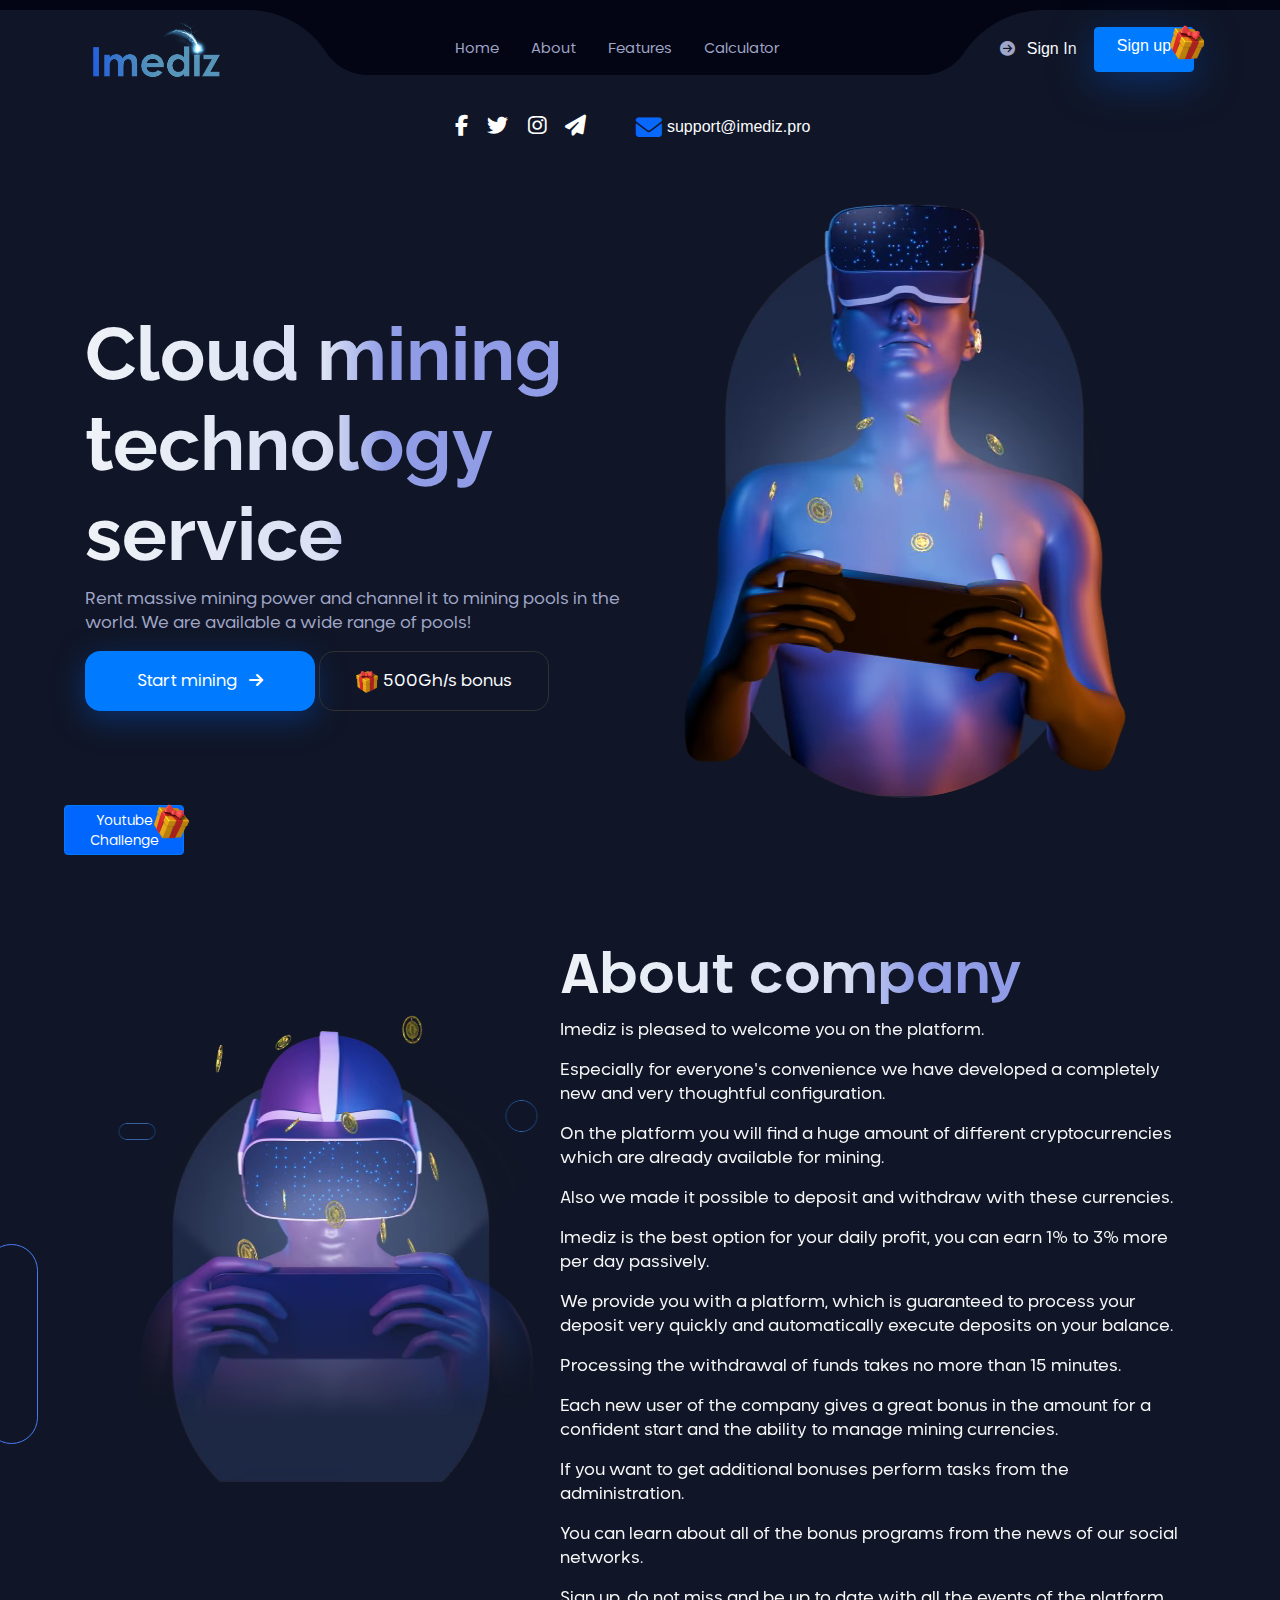
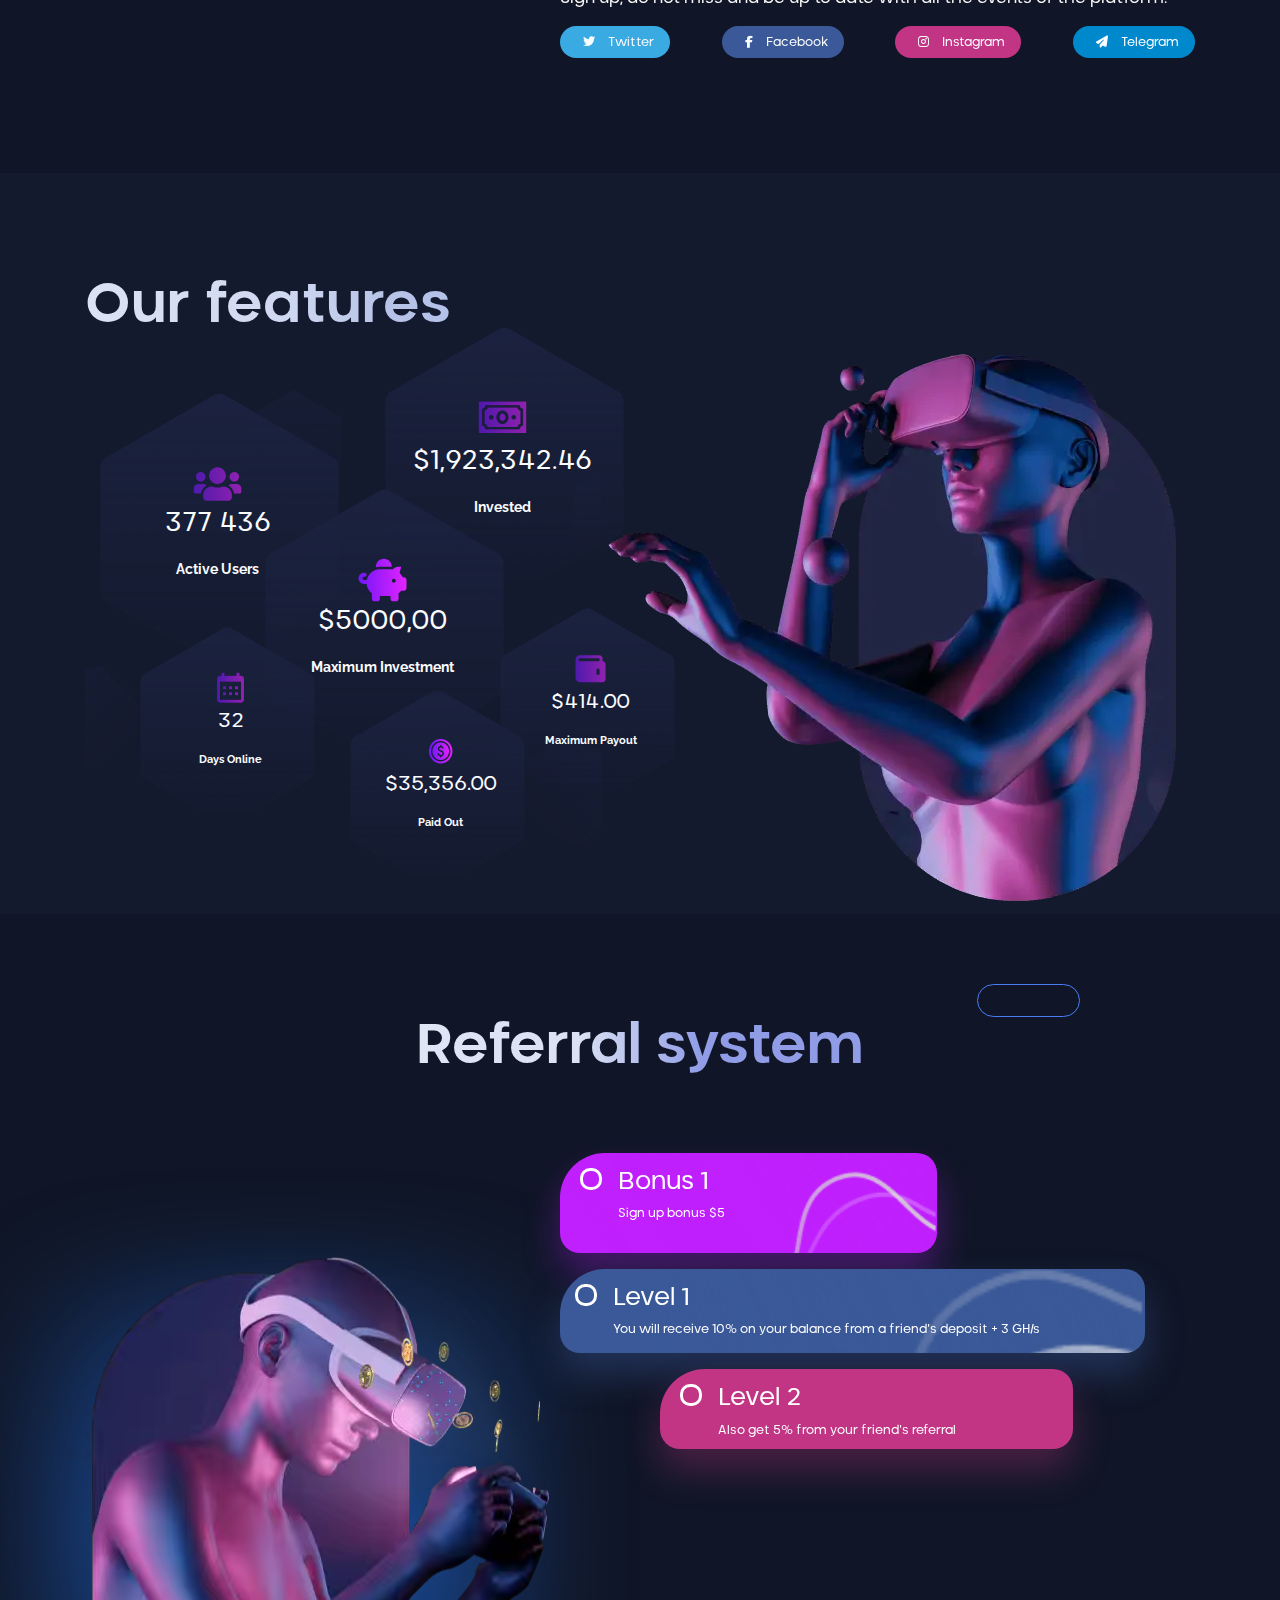
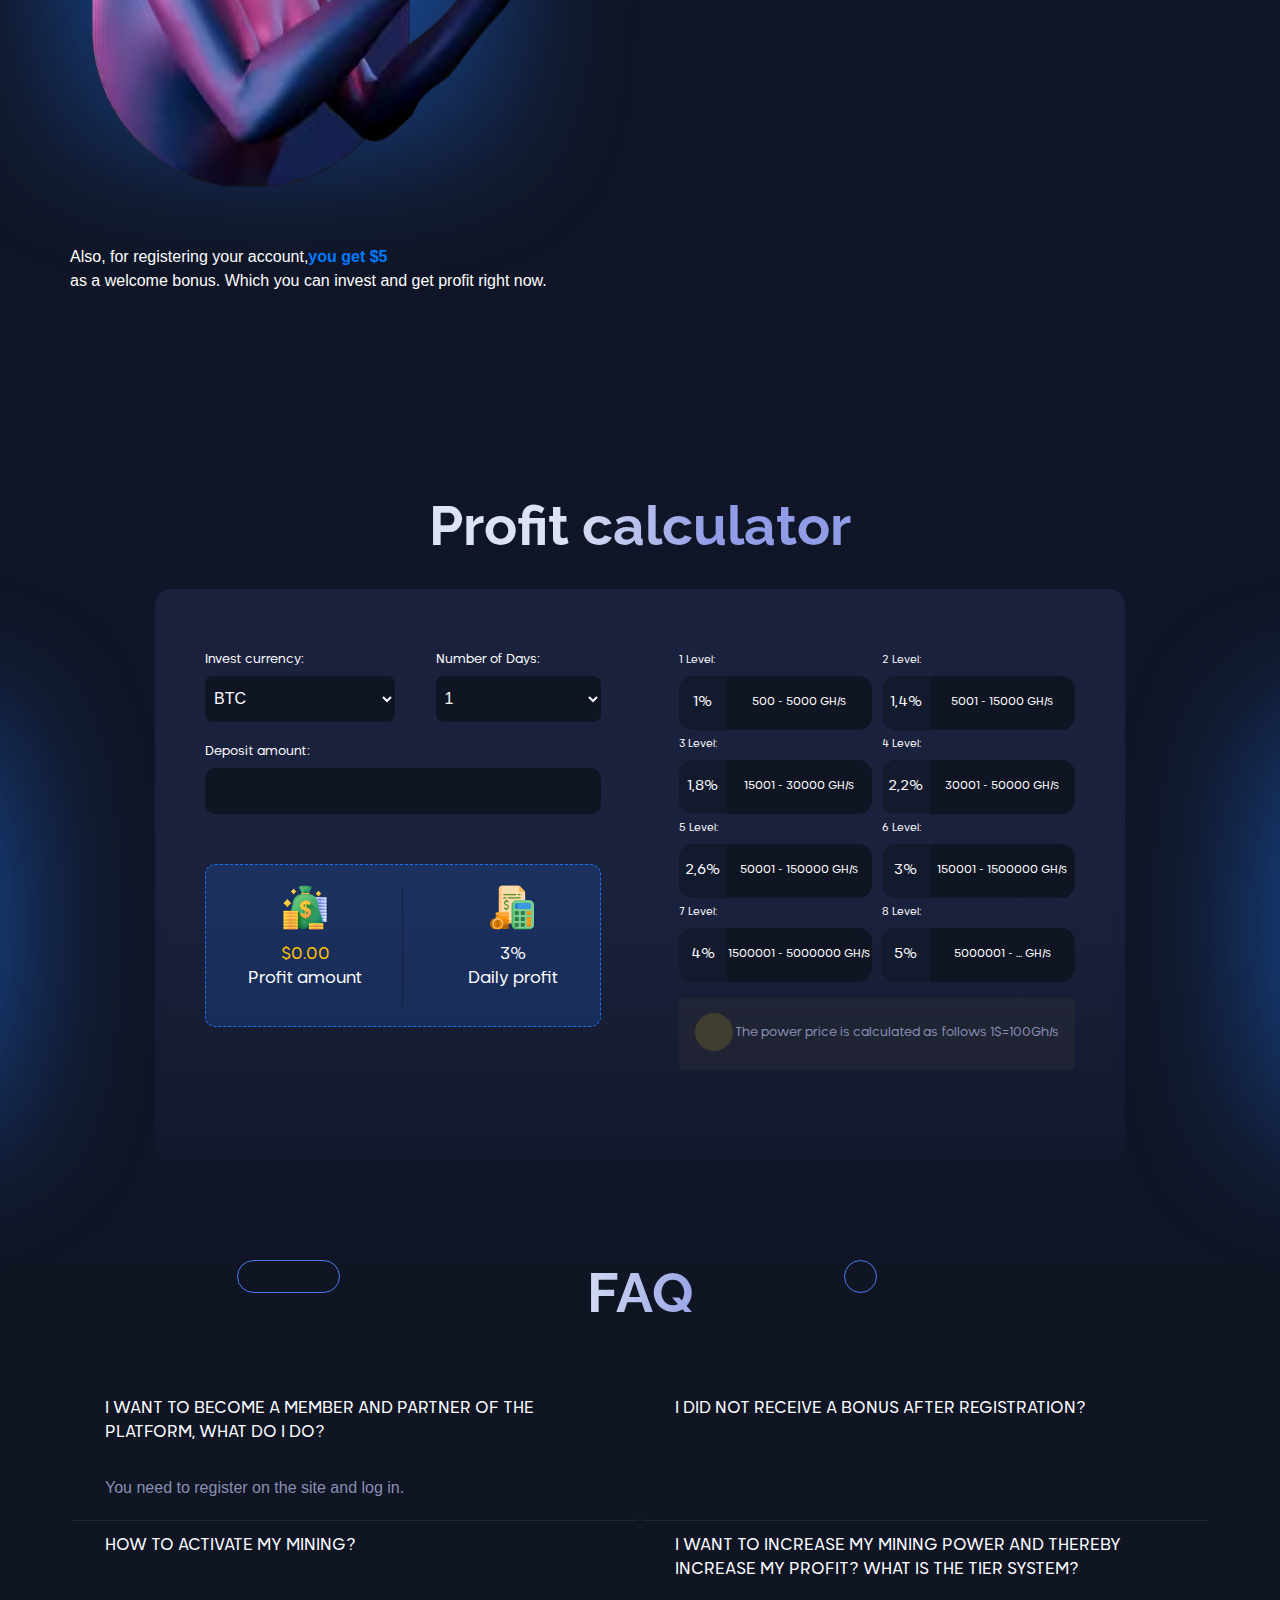
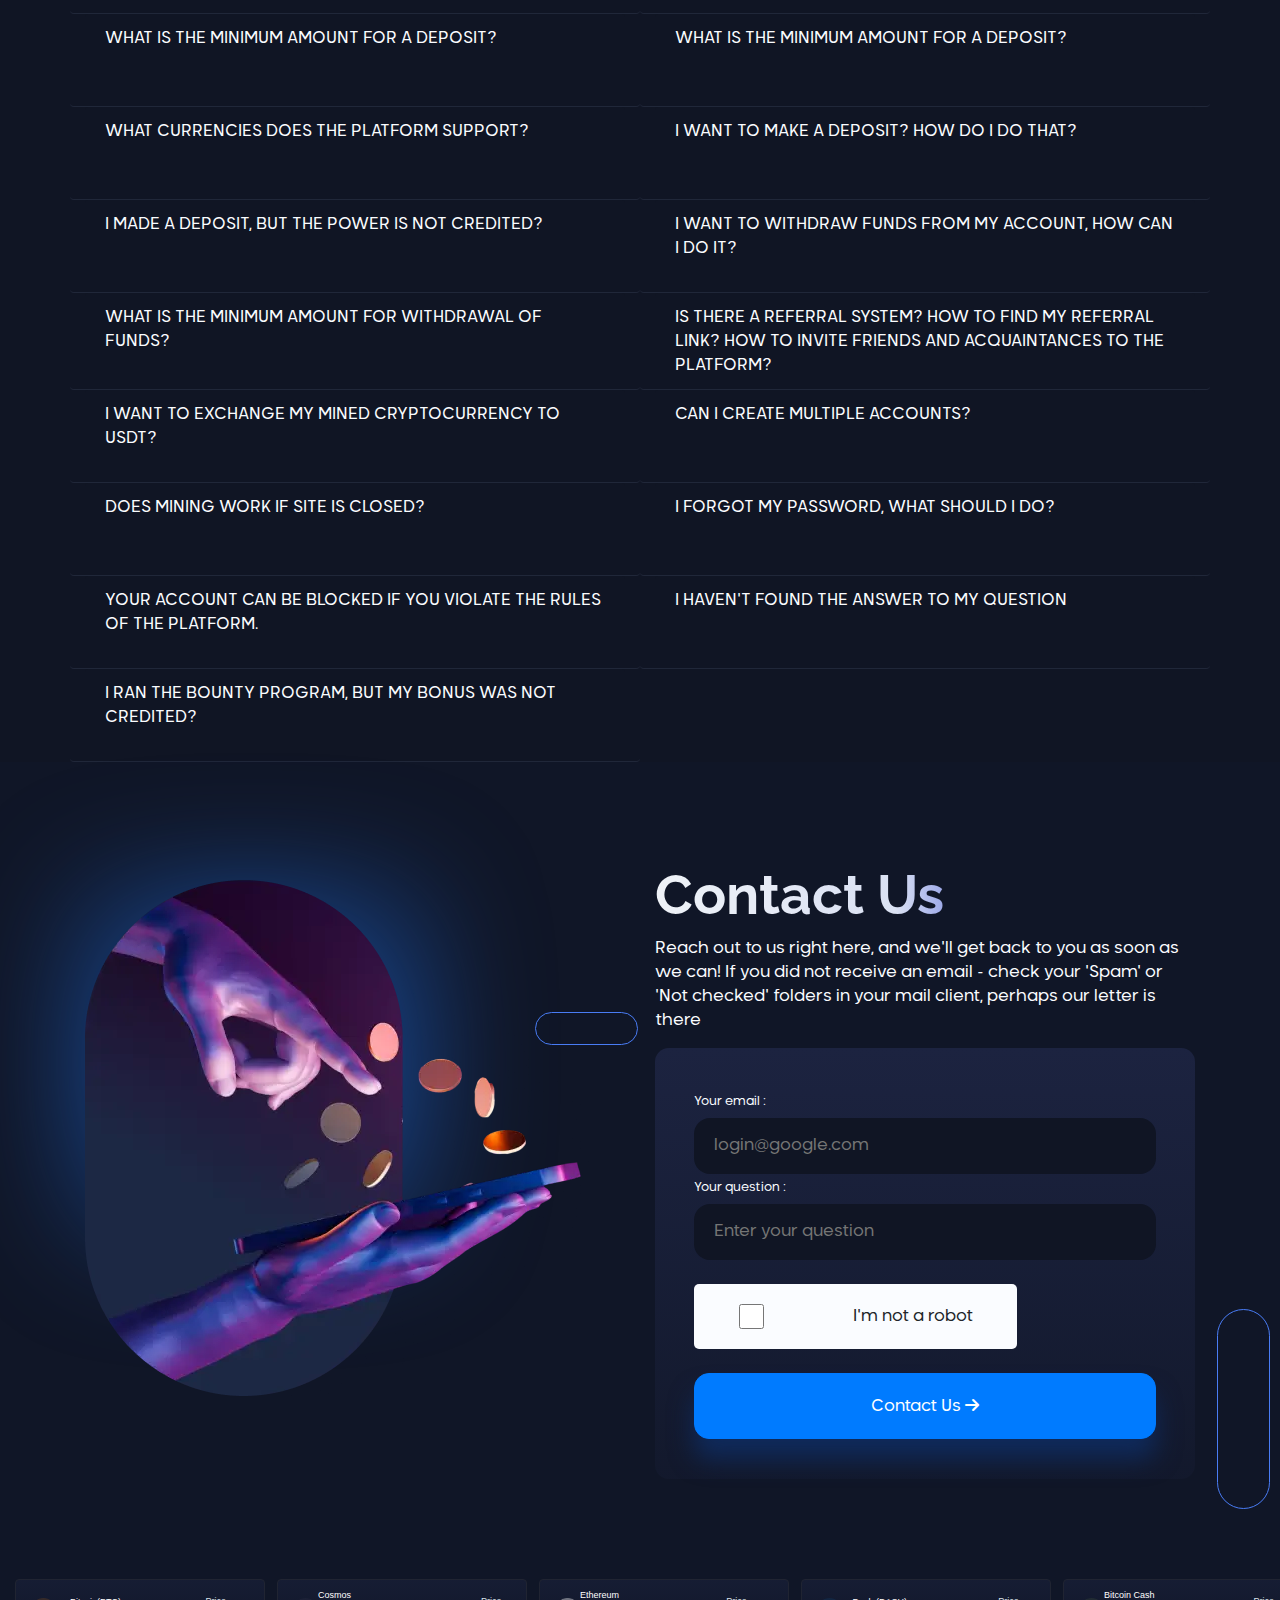
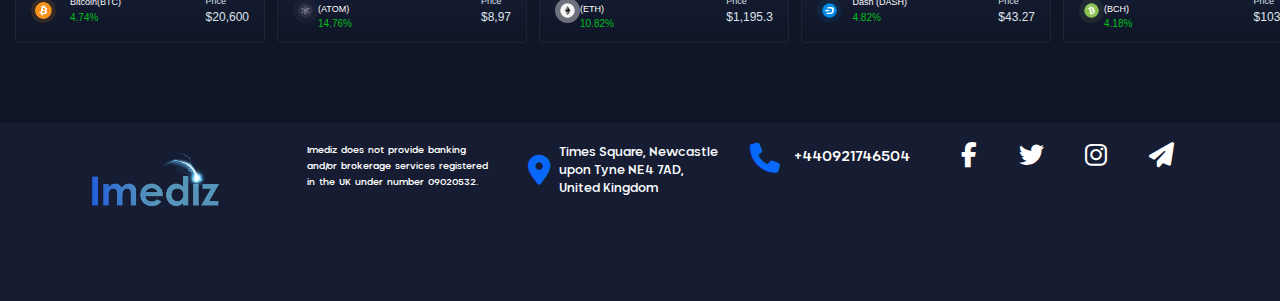
==== commit 53ff86ff: "second commit" ====
--- a/index.html
+++ b/index.html
@@ -13,10 +13,106 @@
     <script src="https://cdn.jsdelivr.net/npm/popper.js@1.16.1/dist/umd/popper.min.js"></script>
     <script src="https://cdn.jsdelivr.net/npm/bootstrap@4.6.1/dist/js/bootstrap.bundle.min.js"></script>
     <link rel="stylesheet" href="https://cdn.jsdelivr.net/npm/bootstrap@4.6.1/dist/css/bootstrap.min.css">
-
+ 
 
 </head>
 <body>
+    <a class="text-white yt-challenge btn btn-primary" href="#popup3">Youtube Challenge</a>
+    </button>
+    <div class="challenge-table-overlay" id="popup3">
+      <div class="yt-challenge-table" id="youtube-challenge-table">
+        <h4 class="text-center">Youtube Challenge</h4>
+        <a href="#" class="close">&times;</a>
+        <p class="text-center">Leader board</p>
+        <table width="98%%" height="98%">
+          <tr>
+            <th>Username</th>
+            <th>Count video</th>
+            <th>Likes</th>
+            <th>Views</th>
+          </tr>
+          <tr>
+            <td>RECARDONY<td>7<td>4986<td>39053</td>            
+          </tr>
+          <tr>
+            <td>Crypto_body<td>7<td>4261<td>38863</td>
+          </tr>
+          <tr>
+            <td>TeloorTellor<td>7<td>4591<td>37520</td>
+          </tr>
+          <tr>
+            <td>money_crypto_lord<td>7<td>2075<td>19780</td>
+          </tr>
+          <tr>
+            <td>tenitun33<td>7<td>2029<td>18998</td>  
+          </tr>
+          <tr>
+            <td>CloudSol<td>7<td>2004<td>18995</td>
+          </tr>
+          <tr>
+            <td>add_resant<td>7<td>1897<td>18750</td>
+          </tr>
+          <tr>
+            <td>Yeb**la<td>7<td>1790<td>17752</td>
+          </tr>
+          <tr>
+            <td>mazoron777<td>7<td>975<td>16890</td>
+          </tr>
+        </table>
+      </div>
+    </div>
+    <div class="sign-up-parent  overlay" id="popup1">
+      <div class="sign-up">
+        <h2>Sign up</h2>
+        <a href="#" class="close">&times;</a>
+        <form action="" class="contact-form" method="post">
+          <div class="contact-username">
+            <label for="username">Username :</label>
+            <input type="username" placeholder="login@google.com" name="username">
+          </div>
+          <div class="contact-email">
+            <label for="email">Your email :</label>
+            <input type="email" placeholder="login@google.com" name="email">
+          </div>
+          <div class="signup-password">
+            <label for="password">Password :</label>
+            <input type="password" placeholder="Enter your password" name="password">
+          </div>
+          <div class="signup-password-confirm mb-4">
+            <label for="passowrd">Confirm password :</label>
+            <input type="password" placeholder="Enter your password" name="password">
+          </div>
+          <div class="recaptcha d-flex align-items-center mb-4">
+            <input type="checkbox" class="checkbox" name="checkbox" id="">
+            <p>I'm not a robot</p>
+          </div>
+          <a href="#popup2" class="text-center">I have an account</a>
+          <button class="btn btn-primary mt-3">Sign Up</button>
+        </form>   
+      </div>
+    </div>
+    <div class="sign-in-parent  signin-overlay" id="popup2">
+      <div class="sign-in">
+        <h2>Sign in</h2>
+        <a href="#" class="close">&times;</a>
+        <form action="" class="contact-form pb-5" method="post">
+          <div class="contact-username">
+            <label for="username">Username :</label>
+            <input type="username" placeholder="@moneyman" name="username">
+          </div>
+          <div class="signup-password mb-3">
+            <label for="password">Password :</label>
+            <input type="password" placeholder="Enter your password" name="password">
+          </div>
+          <div class="recaptcha d-flex align-items-center mb-2">
+            <input type="checkbox" class="checkbox" name="checkbox" id="">
+            <p class="text-bold">I'm not a robot</p>
+          </div>
+          <a href="#" class="text-center ">Forgot password?</a>
+          <button class="btn btn-primary mt-5">Sign In</button>
+        </form>   
+      </div>
+    </div>
     <header class="container-fluid">
       <div class="header-img"></div>
         <nav class=" container navbar navbar-expand-lg navbar-dark justify-content-between">
@@ -30,21 +126,35 @@
                 </ul>
             </div>
             <div class="buttons">
-                <button class="navbar-toggler" data-toggle="collapse" data-target="#collapsibleNavbar">
-                  <span class="fa-solid fa-bars-staggered"></span>
-                </button>
-                <button class="btn btn-signIn"><i class="fa-solid fa-circle-arrow-right"></i> Sign In</button>
-                <button class="btn btn-primary btn-signUp">Sign up</button>
-            </div>
-            <!-- <div class="collapse navbar-collapse" id="collapsibleNavbar">
-              <a class="navbar-brand" href="#"><img class="header-logo" src="./image/imediz_logo.png" alt="imediz_logo"></a>
-              <ul class="mobile-nav">
-                <li class="nav-item"><a class="nav-link" href="#">Home</a></li>
-                <li class="nav-item"><a class="nav-link" href="#about-section">About</a></li>
-                <li class="nav-item"><a class="nav-link" href="#features-section">Features</a></li>
-                <li class="nav-item"><a class="nav-link" href="#calculator-section">Calculator</a></li>
-             </ul>
-            </div> -->
+                <a href="#mobile-nav-one" class="fa-solid fa-bars-staggered"></a>
+                <a class="btn btn-signIn" href="#popup2"><i class="fa-solid fa-circle-arrow-right"></i> Sign In</a>
+                <a class="btn btn-primary btn-signUp" href="#popup1">Sign up</a>
+            </div>
+            <div class="mobile-nav1" id="mobile-nav-one">
+              <img src="./image/imediz_logo.png" class="mb-5" width="145px" alt="">
+              <a href="#" class="close">&times;</a>
+              <div class="navi mb-5">
+                <a class="nav-link mb-3" href="#">Home</a>
+                <a class="nav-link mb-3" href="#about-section">About</a>
+                <a class="nav-link mb-3" href="#features-section">Features</a>
+                <a class="nav-link mb-3" href="#calculator-section">Calculator</a>
+              </div>
+              <div class="mobile-buttons mb-3">
+                <a class="btn btn-signIn btn-outline-primary" href="#popup2"><i class="fa-solid fa-circle-arrow-right"></i> Sign In</a>
+                <a class="btn btn-primary btn-signUp" href="#popup1">Sign up</a>
+              </div>
+              <div class="mobile-social-media d-flex flex-column ">
+                <div class="mobile-socials  pt-3">
+                    <a class="text-white" href="#"><i class="fa-brands fa-facebook-f"></i></a>
+                    <a class="text-white" href="#"><i class="fa-brands fa-twitter"></i></a>
+                    <a class="text-white" href="#"><i class="fa-brands fa-instagram"></i></a>
+                    <a class="text-white" href="#"><i class="fa-solid fa-paper-plane"></i></a>                  
+                </div>
+                <div class="email pt-3 pb-3">
+                    <a href="#" class="text-white"><i class="fa-solid fa-envelope"></i>support@imediz.pro</a>
+                </div>
+              </div>
+            </div>
         </nav>
         <div class="row social-media d-flex justify-content-center align-item-center w-100">
                 <div class="socials  pt-3">
@@ -63,13 +173,14 @@
           <div class="row align-items-center d-flex flex-row-reverse justify-content-between">
             <div class="video col-lg">
                 <video muted autoplay loop src="./video/imediz-video.webm"></video>
+                <img src="./image/head_img.webp" alt="">
             </div>
             <div class="col-lg">
                 <h1>Cloud mining technology service</h1>
                 <p>Rent massive mining power and channel it to mining pools in the world. We are available a wide range of pools!</p>
                 <div class="section-head-btn">
-                  <a href="#"><button class="btn btn-primary">Start mining <i class="fa-solid fa-arrow-right ml-2"></i></button></a>
-                  <a href="#"><button class="btn btn-outline-primary"><img src="./image/head_present.png" alt=""> 500Gh/s bonus</button></a>
+                  <a href="#popup1"><button class="btn btn-primary">Start mining <i class="fa-solid fa-arrow-right ml-2"></i></button></a>
+                  <a href="#popup1"><button class="btn btn-outline-primary"><img src="./image/head_present.png" alt=""> 500Gh/s bonus</button></a>
                 </div>
             </div>
         </div>
@@ -80,6 +191,7 @@
             <div class="row">
                 <div class="col-lg-5 about-video">
                     <video autoplay loop muted src="./video/about-company.webm"></video>
+                    <img src="./image/about_png.webp" alt="">
                 </div>
                 <div class="col-lg-7">
                     <h2>About company</h2>
--- a/css/style.css
+++ b/css/style.css
@@ -25,48 +25,285 @@
     font-family: raleway;
     src: url(../fonts/Raleway/static/Raleway-Bold.ttf);
 }
-header {
-    width: 100%;
-    background-color: #101627;
-}
-.header-logo {
-    width: 145px;
-    height: auto;
-}
-header::before {
-    content: url('');
-    background-color: #030514;
-    position: absolute;
+.yt-challenge::before {
+    content: url("../image/present_btn.png");
     display: block;
-    width: 100%;
-    height: 10px;
-    /* height: 75px; */
-    left: 0;
-    top: 0px;
-}
-header .header-img {
-    position: absolute;
-    background-image: url(../image/menu_bg.png);
-    background-repeat: no-repeat;
-    background-position: center;
-    height: 75px;
-    width: 100%;
-}
-header .collapse {
-    width: 60%;
-    height: 100vh;
-    z-index: 99;
-    position: absolute;
-    display: block;
-    left: -3.5%;
-    top: 0;
-    background-color: red;
+    position: absolute;
+    right: -10px;
+    top: -5px;
+}
+.yt-table {
+    background-color: #101524;
+}
+ .yt-challenge-table{
+   position: absolute !important;
+   color: #fafcff !important;
+   background-color: #161c31 !important;
+   /*top: 30%;
+   left: 30%;
+   */width: 98%;
+   max-width: 543px;
+   padding: 50px 20px;
+   border-radius: 10px;
+   z-index: 9999;
+   -webkit-border-radius: 10px;
+   -moz-border-radius: 10px;
+   -ms-border-radius: 10px;
+   -o-border-radius: 10px;
+}
+.yt-challenge:hover {
+    transform: scale(1.1);
+    -webkit-transform: scale(1.1);
+    -moz-transform: scale(1.1);
+    -ms-transform: scale(1.1);
+    -o-transform: scale(1.1);
+    transition: 1s ease-in-out;
+    -webkit-transition: 1s ease-in-out;
+    -moz-transition: 1s ease-in-out;
+    -ms-transition: 1s ease-in-out;
+    -o-transition: 1s ease-in-out;
+}
+.yt-challenge {
+    position: fixed;
+    outline: none;
+    left: 5%;
+    bottom: 5%;
+    z-index: 9999;
+    /*margin-top: 20px;
+    */border: 1px solid #0166fe;
+    display: flex;
+    align-items: center;
+    justify-content: center;
+    width: 120px;
+    height: 50px;
+    font-weight: 400;
+    font-size: 13px !important;
+    font-family: neometric;
+    color: #fff;
+    background: #0166fe !important;
+    border-radius: 8px;
     transition: 1s all;
     -webkit-transition: 1s all;
     -moz-transition: 1s all;
     -ms-transition: 1s all;
     -o-transition: 1s all;
-} 
+    -webkit-border-radius: 8px;
+    -moz-border-radius: 8px;
+    -ms-border-radius: 8px;
+    -o-border-radius: 8px;
+}
+/*--------SIGN UP FORM----------*/
+.sign-up-parent,.sign-in-parent,.challenge-table-overlay {
+    z-index: 9999;
+    max-width: 100% !important;
+    display: flex !important;
+    align-items: center !important;
+    justify-content: center !important;
+}
+.overlay,.signin-overlay,.challenge-table-overlay {
+    position: fixed;
+    top: 0;
+    bottom: 0;
+    left: 0;
+    right: 0;
+    background: rgba(255, 255, 255, 0.3);
+    transition: opacity 500ms;
+    -webkit-transition: opacity 500ms;
+    -moz-transition: opacity 500ms;
+    -ms-transition: opacity 500ms;
+    -o-transition: opacity 500ms;
+    visibility: hidden;
+    opacity: 0;
+}
+.overlay:target,.signin-overlay:target,.challenge-table-overlay:target {
+    visibility: visible;
+    opacity: 1;
+}
+.sign-up-parent  .close,.sign-in-parent .close,.challenge-table-overlay .close {
+    position: absolute;
+    right: 30px;
+    top: 20px;
+    font-size: 30px;
+    height: 35px;
+    width: 35px;
+    padding-left: 8px;
+    text-decoration: none;
+    background-color: #fafcff;
+    border-radius: 100%;
+    -webkit-border-radius: 100%;
+    -moz-border-radius: 100%;
+    -ms-border-radius: 100%;
+    -o-border-radius: 100%;
+    transition: all 200ms;
+    -webkit-transition: all 200ms;
+    -moz-transition: all 200ms;
+    -ms-transition: all 200ms;
+    -o-transition: all 200ms;
+}
+.sign-up-parent .sign-up,.sign-in-parent .sign-in {
+    width: 98%;
+    position: relative;
+    max-width: 543px;
+    transition:all 5s ease-in-out;
+    border-radius: 10px;
+    background: #161c31;
+    padding: 43px 40px 60px;
+    max-height: 98%;
+    overflow-y: auto;
+    -webkit-transition:all 5s ease-in-out;
+    -moz-transition:all 5s ease-in-out;
+    -ms-transition:all 5s ease-in-out;
+    -o-transition:all 5s ease-in-out;
+    -webkit-border-radius: 10px;
+    -moz-border-radius: 10px;
+    -ms-border-radius: 10px;
+    -o-border-radius: 10px;
+    z-index: 9999;
+}
+
+.sign-up-parent .sign-up form,.sign-in-parent .sign-in form {
+    width: 100%;
+    color: #fafcff;
+    font-family: neometric;
+}
+.sign-up-parent .sign-up form div,.sign-up-parent .sign-up form input,.sign-up-parent .sign-up form a,.sign-up-parent .sign-up form button,.sign-in-parent .sign-in form div,.sign-in-parent .sign-in form input,.sign-up-parent .sign-in form a,.sign-in-parent .sign-in form button {
+    width: 100%;
+}
+.sign-up-parent .sign-up form button,.sign-in-parent .sign-in form button {
+    height: 50px;
+    box-shadow: 0px 10px 13px #0b306c;
+    
+}
+.sign-up-parent .sign-up form label,.sign-in-parent .sign-in form label {
+    width: 100%;
+    font-size: 12px;
+}
+.sign-up-parent .sign-up form input,.sign-in-parent .sign-in form input  {
+    width: 100%;
+    border: transparent;
+    background-color: #101524;
+    border-radius: 8px;
+    height: 60px;
+    -webkit-border-radius: 8px;
+    -moz-border-radius: 8px;
+    -ms-border-radius: 8px;
+    -o-border-radius: 8px;
+    padding-left: 20px;
+    outline: none;
+    color: #fafcff;
+}
+.sign-up-parent .sign-up form .recaptcha,.sign-in-parent .sign-in form .recaptcha {
+    background-color: white;
+    width: 70%;
+    color: #000;
+    height: 60px;
+    border-radius: 5px;
+    padding-left: 10px;
+    -webkit-border-radius: 5px;
+    -moz-border-radius: 5px;
+    -ms-border-radius: 5px;
+    -o-border-radius: 5px;
+}
+.sign-up-parent .sign-up form .recaptcha p,.sign-in-parent .sign-in form .recaptcha p  {
+    margin: 0;
+}
+.sign-up-parent .sign-up form .recaptcha input,.sign-in-parent .sign-in form .recaptcha input {
+    height: 25px;
+    width: 10%;
+    margin-right: 3%;
+}
+/*------------MOBILE-NAV--------*/
+.mobile-nav1 {
+    height: 100vh;
+    width: 46%;
+    z-index: 9995;
+    padding: 25px 15px 0;
+    font-size: 18px !important;
+    background-color: #161928;
+    display: none;
+    transition: .5s all;
+    -webkit-transition: .5s all;
+    -moz-transition: .5s all;
+    -ms-transition: .5s all;
+    -o-transition: .5s all;
+}
+.mobile-nav1 .close {
+    background-color: #fafcff;
+    border-radius: 100%;
+    -webkit-border-radius: 100%;
+    -moz-border-radius: 100%;
+    -ms-border-radius: 100%;
+    -o-border-radius: 100%;
+    height: 30px;
+    width: 30px;
+    position: absolute;
+    top: 30px;
+    padding-left: 6px;
+    right: 20px;
+}
+.mobile-nav1 .navi {
+    display: block !important;
+    color: #898fb2 !important;
+}
+.mobile-nav1 .navi a {
+    color: #898fb2 !important;
+}
+.mobile-nav1 .mobile-buttons {
+    width: 100%;
+    padding-left: 15px;
+    display: none;
+}
+.mobile-nav1 .mobile-buttons .btn-signIn,.mobile-nav1 .mobile-buttons .btn-signUp {
+    width: 45%;
+}
+.mobile-nav1 .mobile-social-media {
+    width: 100%;
+    display: none;
+}
+.mobile-nav1 .mobile-socials,.mobile-nav1 .email {
+    text-align: center;
+    display: none;
+}
+.mobile-nav1 .mobile-socials,.mobile-nav1 .email i {
+    color: #0166fe;
+    margin-right: 1.5%;
+}
+/*------------HEADER-------------*/
+header {
+    width: 100%;
+    background-color: #101627;
+}
+.header-logo {
+    width: 145px;
+    height: auto;
+}
+header::before {
+    content: url('');
+    background-color: #030514;
+    position: absolute;
+    display: block;
+    width: 100%;
+    height: 10px;
+    /* height: 75px; */
+    left: 0;
+    top: 0px;
+}
+header .header-img {
+    position: absolute;
+    background-image: url(../image/menu_bg.png);
+    background-repeat: no-repeat;
+    background-position: center;
+    height: 75px;
+    width: 98.5%;
+}
+header .buttons .fa-bars-staggered {
+    display: none;
+    transition: 1s all;
+    -webkit-transition: 1s all;
+    -moz-transition: 1s all;
+    -ms-transition: 1s all;
+    -o-transition: 1s all;
+}
 header .navbar-collapse ul {
     list-style-type: none;
 }
@@ -160,6 +397,9 @@
     -webkit-background-clip: text;
     -webkit-text-fill-color: transparent;
 }
+.section-head .video img {
+    display: none;
+}
 .section-head p {
     color: #a0a6c7;
     font-family: neometric;
@@ -211,13 +451,11 @@
     -ms-border-radius: 30px;
     -o-border-radius: 30px;
     top: 300px;
-    margin-left: -55px;
+    left: -85px; 
 }
 .section-about .about-video video {
-    /*content: url("");
-    *//*height: 90px;
-    *//*width: 70px;
-    */border-radius: 100%;
+  
+    border-radius: 100%;
     -webkit-border-radius: 100%;
     -moz-border-radius: 100%;
     -ms-border-radius: 100%;
@@ -257,6 +495,9 @@
    padding-left: 10px;
    padding-right: 10px; 
 }
+.section-about .about-video img {
+    display: none;
+}
 /*--------SECTION FEATURES---------*/
 .section-features h2 {
     font-family: neometric-bold;
@@ -269,19 +510,6 @@
     background:linear-gradient(#141a2e,#141a2e);
     padding-top: 100px;
 }
- /*.section-features .features-flex::after {
-    content: '';
-    z-index: 0;
-    display: block;
-    width: 500px;
-    height: 500px;
-    position: absolute;
-    right: -165px;
-    /* margin-top: -400px; 
-    background: radial-gradient(#1d60c4 0%,#096afb00 100% );
-    filter: blur(50px);
-    -webkit-filter: blur(50px); 
-}*/
 .section-features .container .features-flex .features-image img {
     z-index: 992;
 }
@@ -788,18 +1016,18 @@
     right: -60px;
     margin-top: -170px;
 }
-/*.section-contact .row::after {
+.section-contact .row::after {
      content: '';
     display: block;
     z-index: 2;
-    width: 500px;
-    height: 500px;
+    width: 400px;
+    height: 400px;
     position: absolute;
     left:4%;
     background: radial-gradient(#1d60c4 0%,#096afb00 100% );
     filter: blur(50px);
     -webkit-filter: blur(50px); 
-}*/
+}
 .section-contact .col-lg {
     width: 100%;
     height: 100%;
@@ -971,6 +1199,46 @@
     header .header-img {
         display: none;
     }
+    .section-head .video::before {
+        content: '';
+        display: block;
+        z-index: 0;
+        width: 500px;
+        height: 500px;
+        position: absolute;
+        /* left:4%; */
+        background: radial-gradient(#1d60c4 0%,#096afb00 100% );
+        filter: blur(50px);
+        -webkit-filter: blur(50px); 
+    
+    }
+    header .buttons {
+        display: flex;
+        justify-content: space-between;
+        align-items: center;
+    }
+    header .buttons .fa-bars-staggered {
+        display: inherit;
+        color: #fafcff;
+        font-size: 25px;
+        text-decoration: none;
+    }
+    .mobile-nav1 {
+        display: block;
+        visibility: hidden;
+        top: 0;
+        left: 0;
+        position: fixed;
+        transition: opacity 500ms;
+        -webkit-transition: opacity 500ms;
+        -moz-transition: opacity 500ms;
+        -ms-transition: opacity 500ms;
+        -o-transition: opacity 500ms;
+    }
+    .mobile-nav1:target {
+        visibility: visible;
+        opacity: 1;
+    }
     header .navigation {
         display: none;
     }
@@ -1069,10 +1337,30 @@
         justify-content: center;
         align-items: center;
     }
+    .section-about .about-video img {
+        width: 76%;
+        display: inherit;
+        z-index: 999;
+    }
     .section-about .about-video video {
-        width: 65%;
+        display: none;
+    }
+    .section-about .about-video::after {
+        content: '';
+        z-index: 0;
+        display: block;
+        width: 500px;
+        height: 500px;
+        position: absolute;
+        background: radial-gradient(#1d60c4 0%,#096afb00 100% );
+        filter: blur(50px);
+        -webkit-filter: blur(50px);   
     }
     /*-----SECTION HEAD------*/
+    .section-head {
+        padding-bottom: 60px;
+        padding-top: 60px;
+    }
     .section-head .video  {
         width: 100%;
         display: flex;
@@ -1080,10 +1368,44 @@
         align-items: center;
     }
     .section-head .video video {
-        width: 60%;
-    }
-   
-    
+        display: none;
+    }
+    .section-head .video img {
+        display: inherit;
+        width: 70%;
+        z-index: 999;
+    }
+    /*------SECTION-CALCULATOR----*/
+    .section-profitCalculator {
+        padding: 35px 35px 0;
+        z-index: 9999;
+    }   
+    .section-profitCalculator .container::after {
+        left: -200%;
+    }
+    .section-profitCalculator .container .currency-amount {
+        width: 100%;
+        margin-bottom: 25px;
+    }   
+    .section-profitCalculator .numberDays {
+        width: 45%;
+    }
+    .section-profitCalculator .custom-select-currency {
+        width: 45%;
+    }
+    .section-profitCalculator .deposit-amount label,.section-profitCalculator .deposit-amount input {
+        width: 100%;
+    }
+    .section-profitCalculator .profit-amount:nth-child(1){
+        padding-right: 17%;
+    }
+    .section-profitCalculator .level {
+        width: 100%;
+    }
+    .section-profitCalculator h2 {
+        font-size: 28px;
+        text-align: center;
+    }
 }
 @media screen and (max-width:767px) {
     .section-head  .section-head-btn  {
@@ -1109,6 +1431,36 @@
     
 }
 @media screen and (max-width:576px) {
+    header .buttons .btn-signIn,header .buttons .btn-signUp {
+        display: none;
+    }
+    header .social-media .socials, header .social-media .email {
+        display: none;
+    }
+    header .header-logo {
+        width: 130px;
+    }
+    header {
+        padding-top: 0;
+    }
+    .mobile-nav1 .mobile-buttons {
+        display: inherit;
+    }
+    .mobile-nav1 .mobile-social-media .mobile-socials{
+        display: inherit;
+        justify-content: space-around;
+        font-size: large;
+    }
+    .mobile-nav1 .email {
+        display: inherit;
+        width: 100%;
+    }
+    .mobile-nav1 .email a {
+        width: 100%;
+    }
+    .mobile-nav1 {
+        width: 75%;
+    }
     .section-features .features-wrap  {
         height: 500px;
         max-width: 100%;
@@ -1189,10 +1541,35 @@
     .features-item .features-text-b {
         font-size: 11px;
     }
+    .section-profitCalculator .container .currency-days {
+        flex-wrap: wrap;
+    }
+    .section-profitCalculator .container .currency-days .numberDays,.section-profitCalculator .container .currency-days .custom-select-currency {
+        min-width: 100%;
+        
+    }
+}
+@media screen and (max-width:556px) {
+    .section-profitCalculator .level .text-white {
+        width: 100%;
+    }
+    .section-profitCalculator .level .price-alert p {
+        font-size: 10px;
+    }
+    
 }
 @media screen and (max-width:534px) {
     .section-referral .container .row .col-lg-7 .referral-box:nth-child(3) {
         margin-left: 0;
-    }
-    
+    } 
+}
+@media screen and (max-width:390px) {
+    .yt-challenge-table th,.yt-challenge-table td {
+        font-size: 13px;
+    }
+    .yt-challenge-table .close {
+        font-size: 20px;
+        height: 27px;
+        width: 28px;
+    }
 }